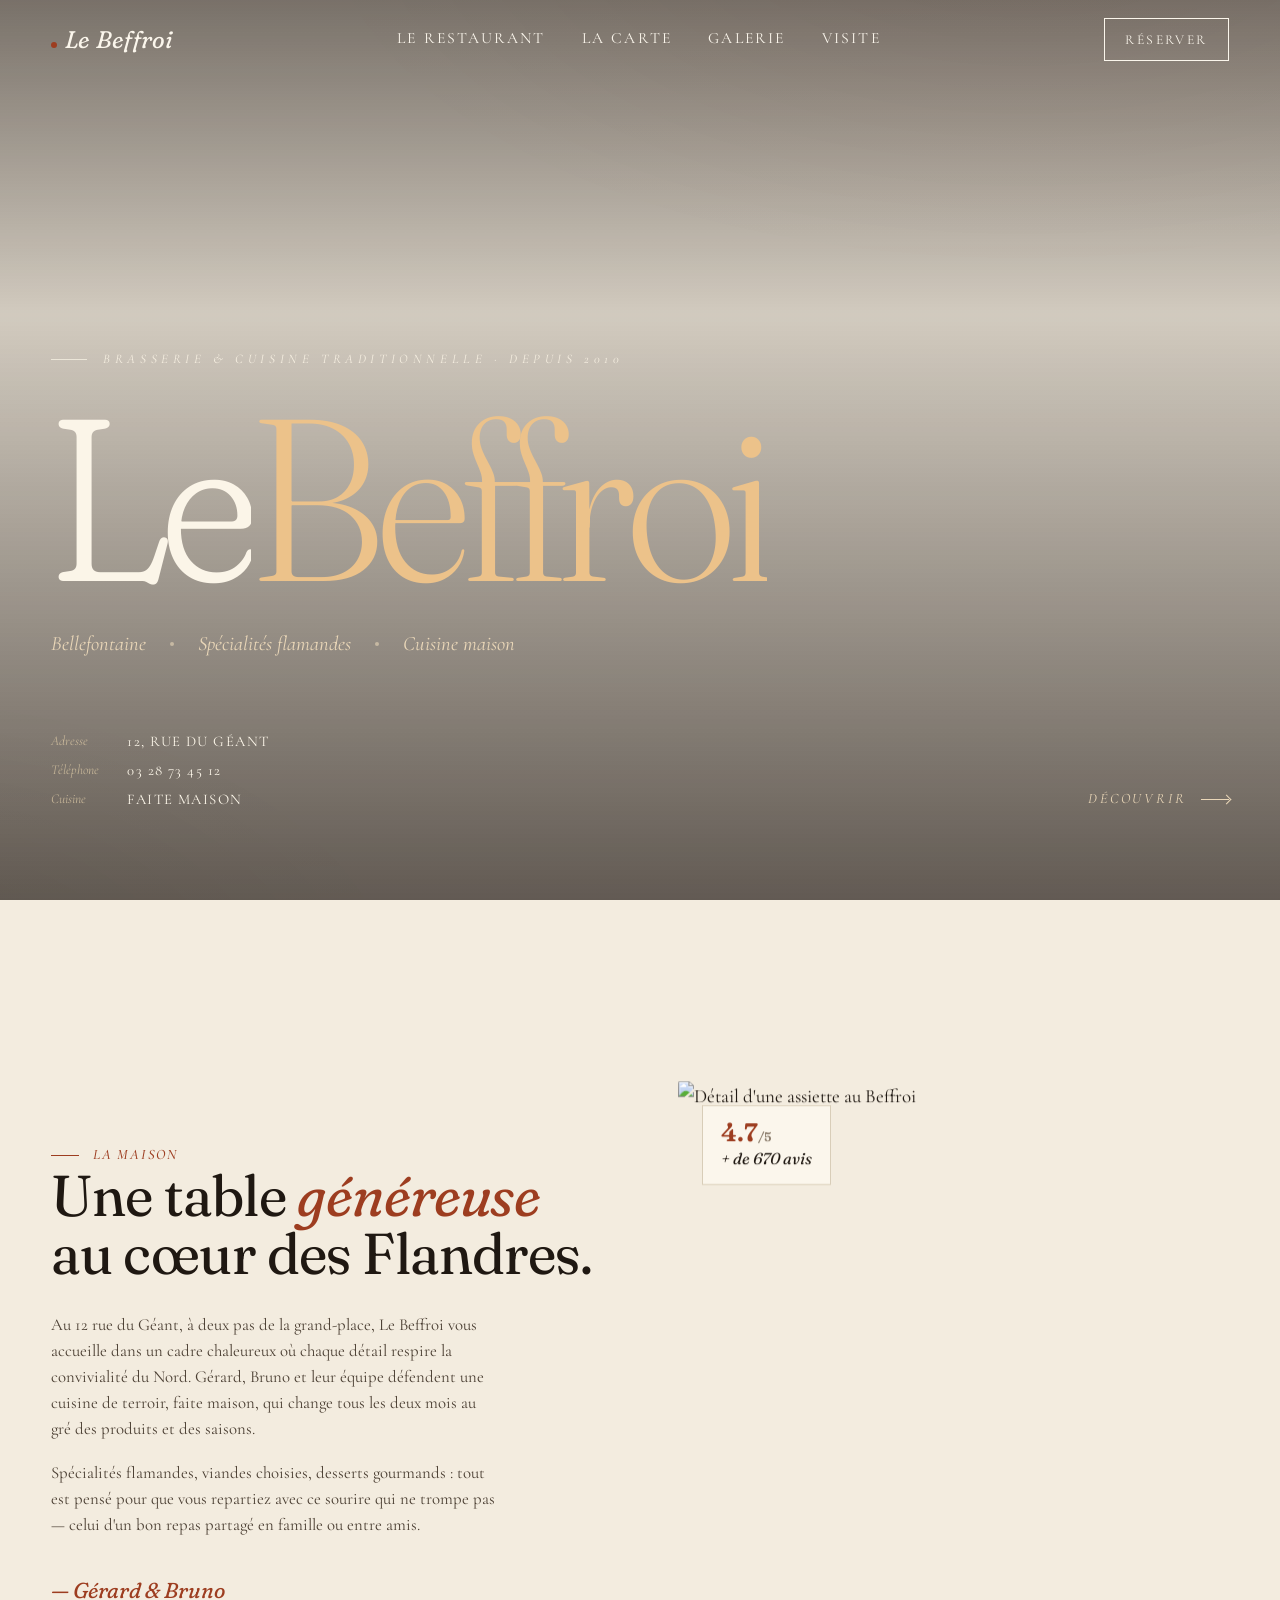
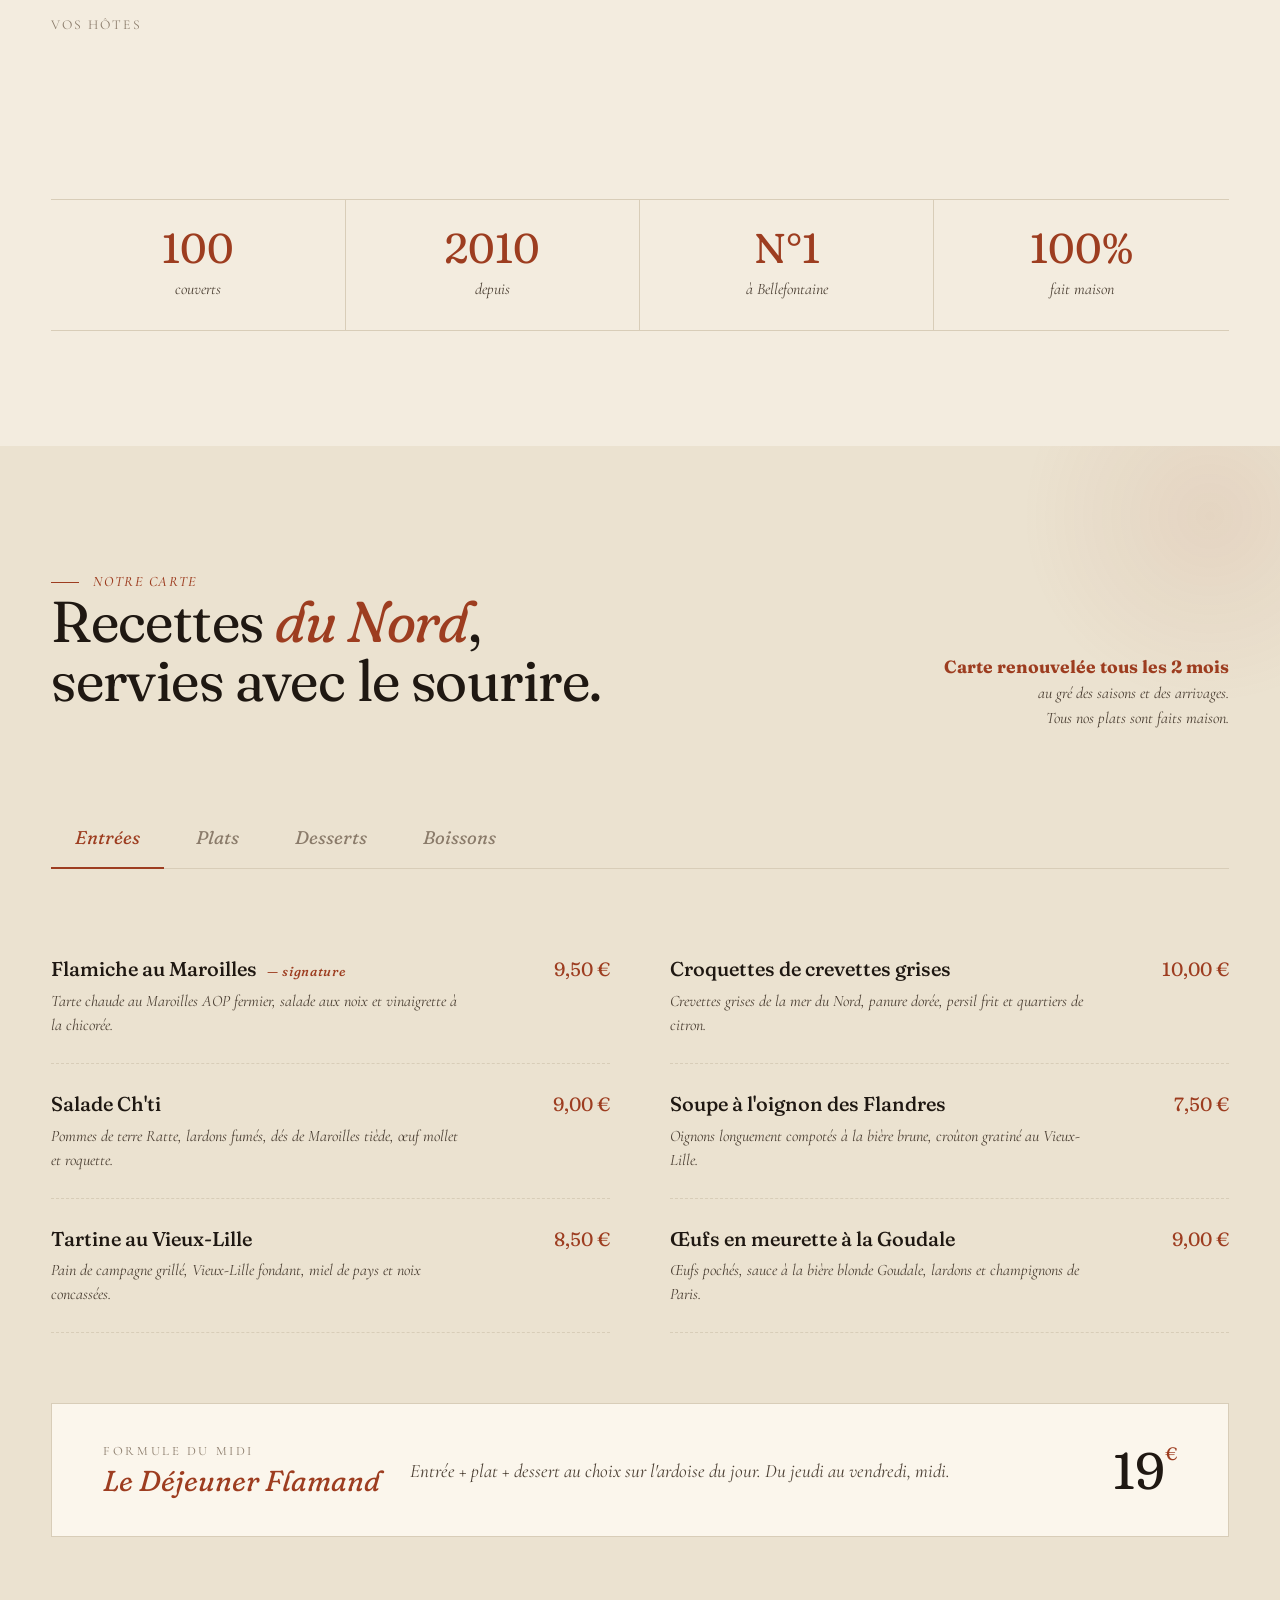
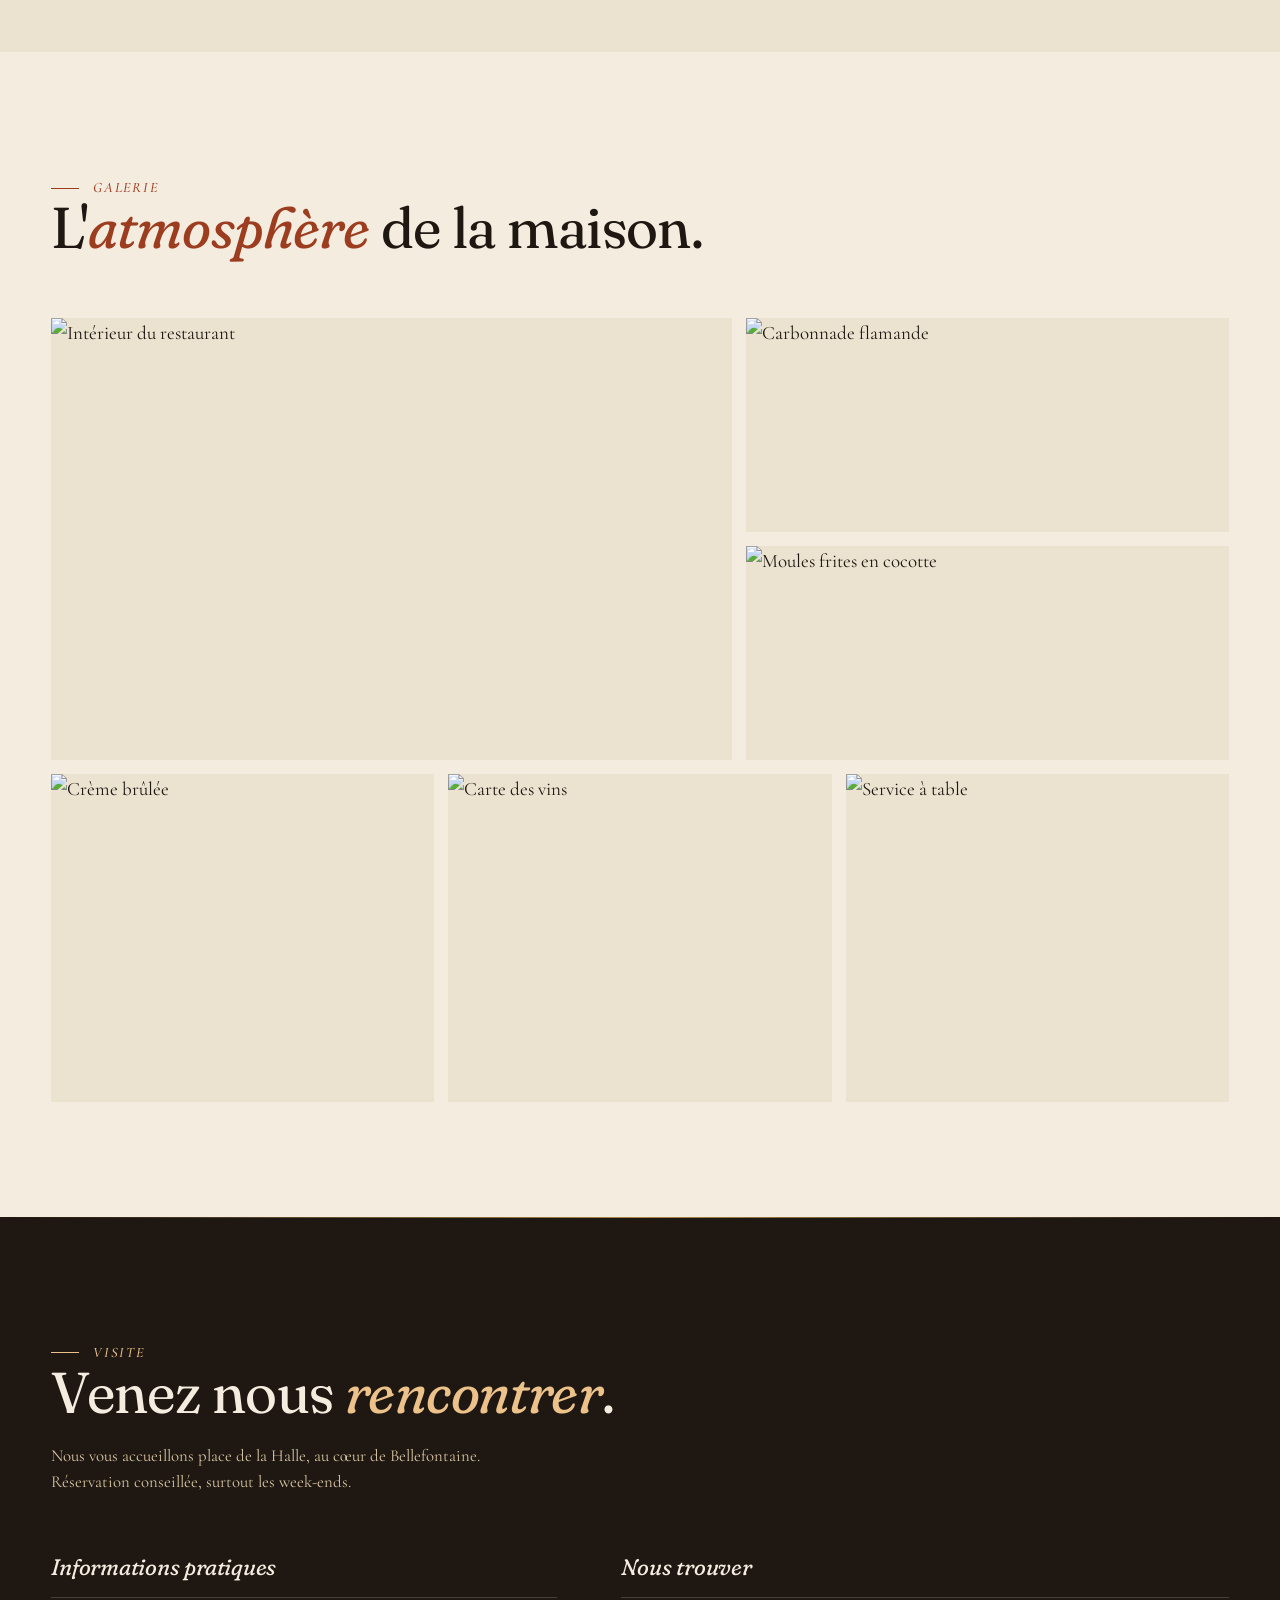
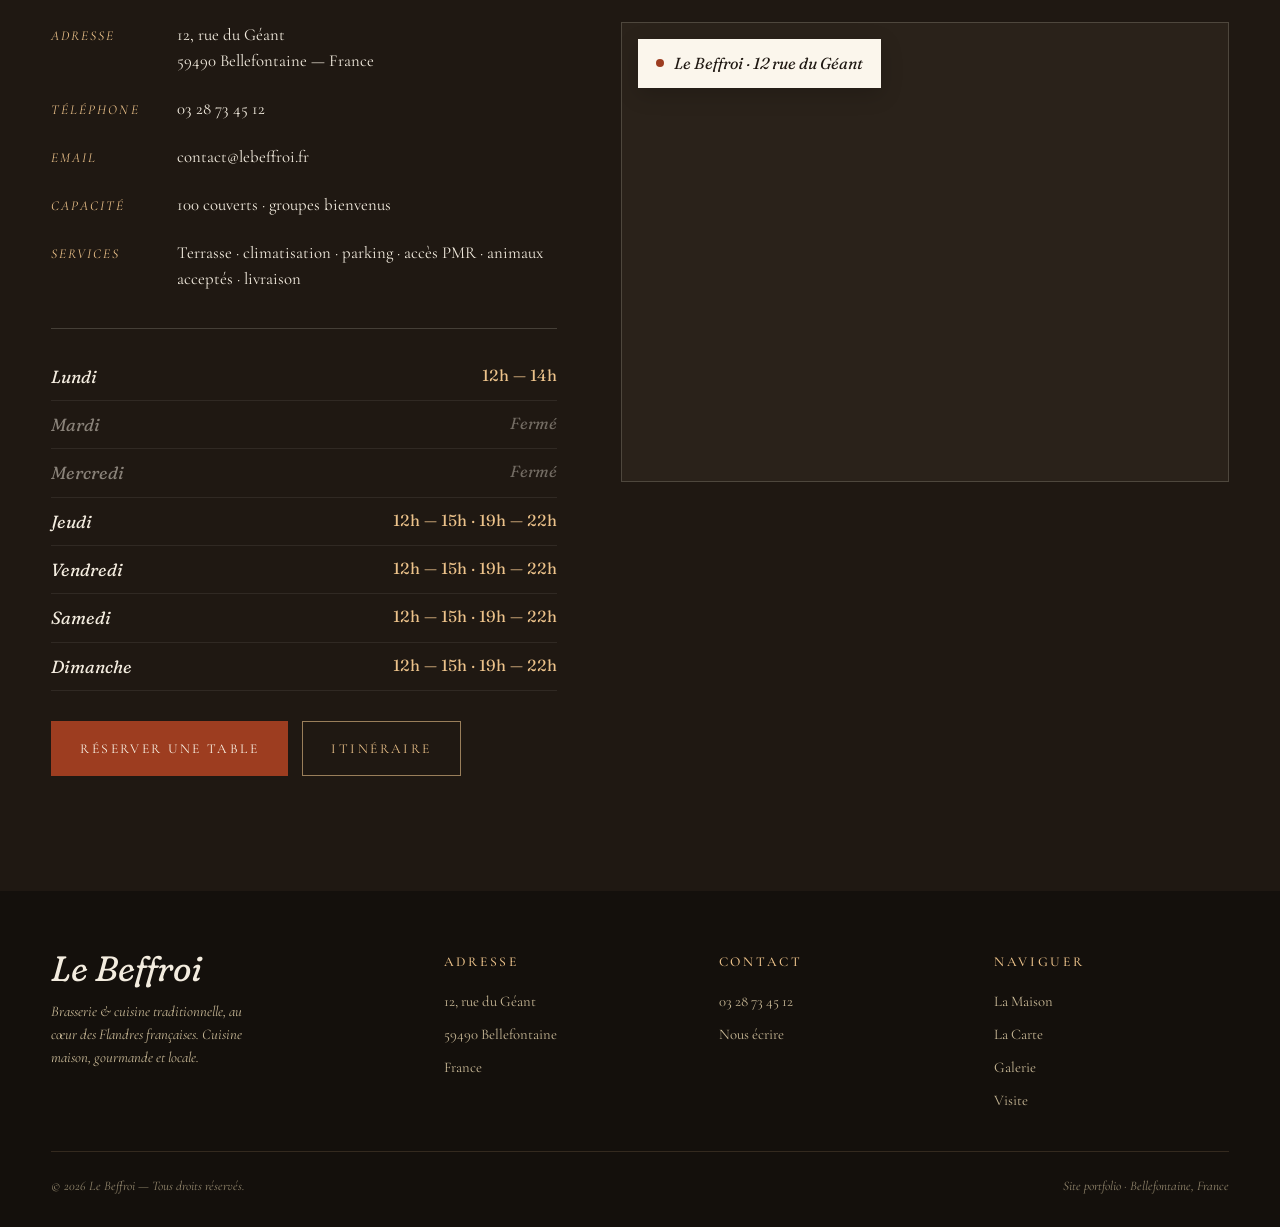
==== index.html @ d6b33f32 "premier commit" ====
<!DOCTYPE html>
<html lang="fr">
<head>
<meta charset="UTF-8" />
<meta name="viewport" content="width=device-width, initial-scale=1.0" />
<meta name="description" content="Le Beffroi — Brasserie & cuisine traditionnelle à Bellefontaine. Spécialités flamandes faites maison : flamiche au maroilles, carbonnade flamande, welsh, waterzooï." />
<title>Le Beffroi — Brasserie traditionnelle du Nord</title>

<link rel="preconnect" href="https://fonts.googleapis.com">
<link rel="preconnect" href="https://fonts.gstatic.com" crossorigin>
<link href="https://fonts.googleapis.com/css2?family=Fraunces:opsz,wght,SOFT@9..144,300..900,0..100&family=Cormorant+Garamond:ital,wght@0,300..700;1,300..700&display=swap" rel="stylesheet">

<link rel="stylesheet" href="styles.css">
</head>
<body>

<!-- ============ NAV ============ -->
<header class="nav" id="nav">
  <a href="#top" class="nav__brand"><span class="dot"></span>Le Beffroi</a>
  <nav class="nav__menu">
    <a href="#about">Le Restaurant</a>
    <a href="#menu">La Carte</a>
    <a href="#gallery">Galerie</a>
    <a href="#contact">Visite</a>
  </nav>
  <a href="tel:+33328734512" class="nav__cta">Réserver</a>
  <button class="nav__burger" aria-label="Menu" id="burger">
    <span></span><span></span>
  </button>
</header>

<!-- ============ HERO ============ -->
<section class="hero" id="top">
  <div class="hero__media">
    <img src="https://images.unsplash.com/photo-1517248135467-4c7edcad34c4?auto=format&fit=crop&w=2000&q=80" alt="Salle du restaurant Le Beffroi" />
  </div>
  <div class="wrap hero__inner">
    <span class="hero__eyebrow"><span class="line"></span>Brasserie & Cuisine traditionnelle · depuis 2010</span>
    <h1 class="hero__title">
      <span class="word"><span>Le </span></span><span class="word word--em"><span>Beffroi</span></span>
    </h1>
    <p class="hero__sub">
      <span>Bellefontaine</span><span class="pip"></span><span>Spécialités flamandes</span><span class="pip"></span><span>Cuisine maison</span>
    </p>
    <div class="hero__bottom">
      <dl class="hero__meta">
        <dt>Adresse</dt><dd>12, rue du Géant</dd>
        <dt>Téléphone</dt><dd>03 28 73 45 12</dd>
        <dt>Cuisine</dt><dd>Faite maison</dd>
      </dl>
      <a href="#about" class="hero__scroll">Découvrir <span class="arrow"></span></a>
    </div>
  </div>
</section>

<!-- ============ ABOUT ============ -->
<section class="about" id="about">
  <div class="wrap">
    <div class="about__grid">
      <div class="about__text reveal">
        <span class="eyebrow">La Maison</span>
        <h2 class="section-title">Une table <em>généreuse</em><br/>au cœur des Flandres.</h2>
        <p class="lead">
          Au 12 rue du Géant, à deux pas de la grand-place, Le Beffroi vous accueille
          dans un cadre chaleureux où chaque détail respire la convivialité du Nord.
          Gérard, Bruno et leur équipe défendent une cuisine de terroir, faite maison,
          qui change tous les deux mois au gré des produits et des saisons.
        </p>
        <p class="lead" style="margin-top:18px;">
          Spécialités flamandes, viandes choisies, desserts gourmands : tout est pensé pour
          que vous repartiez avec ce sourire qui ne trompe pas — celui d'un bon repas
          partagé en famille ou entre amis.
        </p>
        <p class="about__sig">— Gérard &amp; Bruno<small>Vos hôtes</small></p>
      </div>
      <div class="about__media reveal reveal-delay-1">
        <div class="about__badge"><strong>4.7<span style="font-size:.8rem; color:var(--ink-mute);">/5</span></strong>+ de 670 avis</div>
        <img src="https://images.unsplash.com/photo-1414235077428-338989a2e8c0?auto=format&fit=crop&w=1200&q=80" alt="Détail d'une assiette au Beffroi" />
      </div>
    </div>

    <ul class="about__features reveal">
      <li><span class="num">100</span><span class="label">couverts</span></li>
      <li><span class="num">2010</span><span class="label">depuis</span></li>
      <li><span class="num">N°1</span><span class="label">à Bellefontaine</span></li>
      <li><span class="num">100%</span><span class="label">fait maison</span></li>
    </ul>
  </div>
</section>

<!-- ============ MENU ============ -->
<section class="menu" id="menu">
  <div class="wrap">
    <div class="menu__head reveal">
      <div>
        <span class="eyebrow">Notre Carte</span>
        <h2 class="section-title">Recettes <em>du Nord</em>,<br/>servies avec le sourire.</h2>
      </div>
      <div class="price-note">
        <strong>Carte renouvelée tous les 2 mois</strong><br/>
        au gré des saisons et des arrivages.<br/>
        Tous nos plats sont faits maison.
      </div>
    </div>

    <div class="menu__tabs" role="tablist" id="menuTabs">
      <button class="menu__tab is-active" data-target="entrees" role="tab">Entrées</button>
      <button class="menu__tab" data-target="plats" role="tab">Plats</button>
      <button class="menu__tab" data-target="desserts" role="tab">Desserts</button>
      <button class="menu__tab" data-target="boissons" role="tab">Boissons</button>
    </div>

    <!-- Entrées -->
    <div class="menu__panel is-active" id="entrees">
      <ul class="menu__list">
        <li class="menu__item">
          <h4>Flamiche au Maroilles<span class="tag">— signature</span></h4>
          <span class="price">9,50 €</span>
          <p class="desc">Tarte chaude au Maroilles AOP fermier, salade aux noix et vinaigrette à la chicorée.</p>
        </li>
        <li class="menu__item">
          <h4>Croquettes de crevettes grises</h4>
          <span class="price">10,00 €</span>
          <p class="desc">Crevettes grises de la mer du Nord, panure dorée, persil frit et quartiers de citron.</p>
        </li>
        <li class="menu__item">
          <h4>Salade Ch'ti</h4>
          <span class="price">9,00 €</span>
          <p class="desc">Pommes de terre Ratte, lardons fumés, dés de Maroilles tiède, œuf mollet et roquette.</p>
        </li>
        <li class="menu__item">
          <h4>Soupe à l'oignon des Flandres</h4>
          <span class="price">7,50 €</span>
          <p class="desc">Oignons longuement compotés à la bière brune, croûton gratiné au Vieux-Lille.</p>
        </li>
        <li class="menu__item">
          <h4>Tartine au Vieux-Lille</h4>
          <span class="price">8,50 €</span>
          <p class="desc">Pain de campagne grillé, Vieux-Lille fondant, miel de pays et noix concassées.</p>
        </li>
        <li class="menu__item">
          <h4>Œufs en meurette à la Goudale</h4>
          <span class="price">9,00 €</span>
          <p class="desc">Œufs pochés, sauce à la bière blonde Goudale, lardons et champignons de Paris.</p>
        </li>
      </ul>
    </div>

    <!-- Plats -->
    <div class="menu__panel" id="plats">
      <ul class="menu__list">
        <li class="menu__item">
          <h4>Carbonnade Flamande<span class="tag">— signature</span></h4>
          <span class="price">17,50 €</span>
          <p class="desc">Bœuf mijoté 6 heures à la bière brune et au pain d'épices, frites maison et chicons braisés.</p>
        </li>
        <li class="menu__item">
          <h4>Welsh complet</h4>
          <span class="price">15,90 €</span>
          <p class="desc">Pain de campagne, jambon, sauce cheddar et bière, œuf miroir, frites maison.</p>
        </li>
        <li class="menu__item">
          <h4>Potjevleesch</h4>
          <span class="price">17,00 €</span>
          <p class="desc">Terrine traditionnelle de quatre viandes blanches en gelée, pommes de terre rissolées.</p>
        </li>
        <li class="menu__item">
          <h4>Waterzooï de poulet</h4>
          <span class="price">18,50 €</span>
          <p class="desc">Suprême de poulet fermier, bouillon crémé aux légumes d'hiver et herbes du jardin.</p>
        </li>
        <li class="menu__item">
          <h4>Aiguillettes de poulet au Maroilles</h4>
          <span class="price">17,50 €</span>
          <p class="desc">Aiguillettes poêlées, sauce onctueuse au Maroilles, tagliatelles fraîches.</p>
        </li>
        <li class="menu__item">
          <h4>Moules-frites « marinière »</h4>
          <span class="price">16,50 €</span>
          <p class="desc">Moules de bouchot, vin blanc, échalotes et persil — frites fraîches à volonté.</p>
        </li>
        <li class="menu__item">
          <h4>Souris d'agneau confite</h4>
          <span class="price">21,00 €</span>
          <p class="desc">Souris d'agneau confite 7h au thym, jus court et purée de pommes de terre à la truffe.</p>
        </li>
        <li class="menu__item">
          <h4>Tartiflette du Nord</h4>
          <span class="price">16,00 €</span>
          <p class="desc">Pommes de terre, lardons, oignons, gratinée au Maroilles AOP — salade d'accompagnement.</p>
        </li>
      </ul>
    </div>

    <!-- Desserts -->
    <div class="menu__panel" id="desserts">
      <ul class="menu__list">
        <li class="menu__item">
          <h4>Merveilleux du Nord<span class="tag">— maison</span></h4>
          <span class="price">7,50 €</span>
          <p class="desc">Meringue, crème fouettée à la chicorée, copeaux de chocolat noir.</p>
        </li>
        <li class="menu__item">
          <h4>Tarte au sucre à la vergeoise</h4>
          <span class="price">6,90 €</span>
          <p class="desc">Pâte briochée, vergeoise blonde caramélisée, beurre fermier — la tradition.</p>
        </li>
        <li class="menu__item">
          <h4>Crème brûlée à la chicorée</h4>
          <span class="price">7,00 €</span>
          <p class="desc">Crème onctueuse parfumée à la chicorée du Nord, croûte de cassonade dorée.</p>
        </li>
        <li class="menu__item">
          <h4>Gaufre liégeoise</h4>
          <span class="price">6,50 €</span>
          <p class="desc">Gaufre tiède au sucre perlé, glace vanille de Madagascar et chantilly maison.</p>
        </li>
        <li class="menu__item">
          <h4>Mousse au spéculoos</h4>
          <span class="price">6,90 €</span>
          <p class="desc">Mousse aérienne, brisures de spéculoos, coulis de caramel beurre salé.</p>
        </li>
        <li class="menu__item">
          <h4>Tarte au libouli</h4>
          <span class="price">7,00 €</span>
          <p class="desc">Pâte levée, crème pâtissière à la vanille, dorée au four — recette de grand-mère.</p>
        </li>
      </ul>
    </div>

    <!-- Boissons -->
    <div class="menu__panel" id="boissons">
      <ul class="menu__list">
        <li class="menu__item">
          <h4>Ch'ti Blonde · 33cl</h4><span class="price">4,50 €</span>
          <p class="desc">Bière de garde du Nord, douce et fruitée, brassée à Bénifontaine.</p>
        </li>
        <li class="menu__item">
          <h4>Goudale IPA · 33cl</h4><span class="price">5,00 €</span>
          <p class="desc">India Pale Ale aux notes d'agrumes, refermentée en bouteille.</p>
        </li>
        <li class="menu__item">
          <h4>Jenlain Ambrée · 33cl</h4><span class="price">4,80 €</span>
          <p class="desc">La célèbre bière de garde ambrée, ronde et caramélisée.</p>
        </li>
        <li class="menu__item">
          <h4>Genièvre de Houlle</h4><span class="price">6,50 €</span>
          <p class="desc">Eau-de-vie traditionnelle des Flandres distillée par Persyn.</p>
        </li>
        <li class="menu__item">
          <h4>Verre de vin (rouge / blanc)</h4><span class="price">à partir de 4,50 €</span>
          <p class="desc">Sélection de vignerons indépendants — demandez la carte des vins.</p>
        </li>
        <li class="menu__item">
          <h4>Café-chicorée</h4><span class="price">2,80 €</span>
          <p class="desc">Mélange traditionnel du Nord, à servir noir ou avec un nuage de lait.</p>
        </li>
      </ul>
    </div>

    <div class="menu__formula reveal">
      <div class="name"><small>Formule du midi</small>Le Déjeuner Flamand</div>
      <p class="desc">Entrée + plat + dessert au choix sur l'ardoise du jour. Du jeudi au vendredi, midi.</p>
      <div class="price-tag">19<sup>€</sup></div>
    </div>
  </div>
</section>

<!-- ============ GALLERY ============ -->
<section class="gallery" id="gallery">
  <div class="wrap">
    <div class="reveal">
      <span class="eyebrow">Galerie</span>
      <h2 class="section-title">L'<em>atmosphère</em> de la maison.</h2>
    </div>

    <div class="gallery__grid">
      <figure class="gallery__item gallery__item--a reveal">
        <img src="https://images.unsplash.com/photo-1592861956120-e524fc739696?auto=format&fit=crop&w=1400&q=80" alt="Intérieur du restaurant" />
        <figcaption class="cap">La salle, intime et chaleureuse</figcaption>
      </figure>
      <figure class="gallery__item gallery__item--b reveal reveal-delay-1">
        <img src="https://images.unsplash.com/photo-1548869206-93b036288d7e?auto=format&fit=crop&w=900&q=80" alt="Carbonnade flamande" />
        <figcaption class="cap">Carbonnade flamande</figcaption>
      </figure>
      <figure class="gallery__item gallery__item--c reveal reveal-delay-2">
        <img src="https://images.unsplash.com/photo-1715249792920-bfe1a3b9d79e?auto=format&fit=crop&w=900&q=80" alt="Moules frites en cocotte" />
        <figcaption class="cap">Moules-frites marinière</figcaption>
      </figure>
      <figure class="gallery__item gallery__item--d reveal">
        <img src="https://images.pexels.com/photos/5677282/pexels-photo-5677282.jpeg?auto=compress&cs=tinysrgb&w=900" alt="Crème brûlée" />
        <figcaption class="cap">Crème brûlée à la chicorée</figcaption>
      </figure>
      <figure class="gallery__item gallery__item--e reveal reveal-delay-1">
        <img src="https://images.unsplash.com/photo-1510812431401-41d2bd2722f3?auto=format&fit=crop&w=900&q=80" alt="Carte des vins" />
        <figcaption class="cap">Cave & bières du Nord</figcaption>
      </figure>
      <figure class="gallery__item gallery__item--f reveal reveal-delay-2">
        <img src="https://images.unsplash.com/photo-1414235077428-338989a2e8c0?auto=format&fit=crop&w=900&q=80" alt="Service à table" />
        <figcaption class="cap">L'art de recevoir</figcaption>
      </figure>
    </div>
  </div>
</section>

<!-- ============ CONTACT / MAP ============ -->
<section class="contact" id="contact">
  <div class="wrap">
    <div class="reveal">
      <span class="eyebrow">Visite</span>
      <h2 class="section-title">Venez nous <em>rencontrer</em>.</h2>
      <p class="lead" style="color:#d7c5a3; max-width:60ch;">
        Nous vous accueillons place de la Halle, au cœur de Bellefontaine.
        Réservation conseillée, surtout les week-ends.
      </p>
    </div>

    <div class="contact__grid">
      <div class="contact__col reveal">
        <h3>Informations pratiques</h3>
        <div class="contact__info">
          <dl>
            <div class="row"><dt>Adresse</dt><dd>12, rue du Géant<br/>59490 Bellefontaine — France</dd></div>
            <div class="row"><dt>Téléphone</dt><dd><a href="tel:+33328734512">03 28 73 45 12</a></dd></div>
            <div class="row"><dt>Email</dt><dd><a href="mailto:contact@lebeffroi.fr">contact@lebeffroi.fr</a></dd></div>
            <div class="row"><dt>Capacité</dt><dd>100 couverts · groupes bienvenus</dd></div>
            <div class="row"><dt>Services</dt><dd>Terrasse · climatisation · parking · accès PMR · animaux acceptés · livraison</dd></div>
          </dl>
        </div>

        <ul class="hours">
          <li><span class="day">Lundi</span><span class="time">12h — 14h</span></li>
          <li class="closed"><span class="day">Mardi</span><span class="time">Fermé</span></li>
          <li class="closed"><span class="day">Mercredi</span><span class="time">Fermé</span></li>
          <li><span class="day">Jeudi</span><span class="time">12h — 15h · 19h — 22h</span></li>
          <li><span class="day">Vendredi</span><span class="time">12h — 15h · 19h — 22h</span></li>
          <li><span class="day">Samedi</span><span class="time">12h — 15h · 19h — 22h</span></li>
          <li><span class="day">Dimanche</span><span class="time">12h — 15h · 19h — 22h</span></li>
        </ul>

        <div class="contact__cta">
          <a href="tel:+33328734512" class="btn btn--primary">Réserver une table</a>
          <a href="https://maps.google.com/?q=12+Rue+du+Géant,+59490+Bellefontaine" target="_blank" rel="noopener" class="btn btn--ghost">Itinéraire</a>
        </div>
      </div>

      <div class="contact__col reveal reveal-delay-1">
        <h3>Nous trouver</h3>
        <div class="map">
          <div class="map__pin"><span class="dot"></span> Le Beffroi · 12 rue du Géant</div>
          <iframe
            src="https://www.google.com/maps?q=12+Rue+du+Géant,+59490+Bellefontaine,+France&z=14&output=embed"
            loading="lazy"
            referrerpolicy="no-referrer-when-downgrade"
            title="Plan d'accès au Beffroi, Bellefontaine"
            allowfullscreen></iframe>
        </div>
      </div>
    </div>
  </div>
</section>

<!-- ============ FOOTER ============ -->
<footer class="foot">
  <div class="wrap">
    <div class="foot__grid">
      <div>
        <div class="foot__brand">Le Beffroi</div>
        <p class="foot__tag">Brasserie & cuisine traditionnelle, au cœur des Flandres françaises. Cuisine maison, gourmande et locale.</p>
      </div>
      <div>
        <h5>Adresse</h5>
        <ul>
          <li>12, rue du Géant</li>
          <li>59490 Bellefontaine</li>
          <li>France</li>
        </ul>
      </div>
      <div>
        <h5>Contact</h5>
        <ul>
          <li><a href="tel:+33328734512">03 28 73 45 12</a></li>
          <li><a href="mailto:contact@lebeffroi.fr">Nous écrire</a></li>
        </ul>
      </div>
      <div>
        <h5>Naviguer</h5>
        <ul>
          <li><a href="#about">La Maison</a></li>
          <li><a href="#menu">La Carte</a></li>
          <li><a href="#gallery">Galerie</a></li>
          <li><a href="#contact">Visite</a></li>
        </ul>
      </div>
    </div>
    <div class="foot__bottom">
      <span>© 2026 Le Beffroi — Tous droits réservés.</span>
      <span>Site portfolio · Bellefontaine, France</span>
    </div>
  </div>
</footer>

<!-- ============ LIGHTBOX ============ -->
<div class="lightbox" id="lightbox" aria-hidden="true" role="dialog" aria-label="Galerie en grand">
  <button class="lightbox__close" id="lbClose" aria-label="Fermer">
    <span></span><span></span>
  </button>
  <button class="lightbox__nav lightbox__nav--prev" id="lbPrev" aria-label="Image précédente">
    <span></span>
  </button>
  <button class="lightbox__nav lightbox__nav--next" id="lbNext" aria-label="Image suivante">
    <span></span>
  </button>
  <figure class="lightbox__stage">
    <img class="lightbox__img" id="lbImg" alt="" />
    <figcaption class="lightbox__cap" id="lbCap"></figcaption>
    <span class="lightbox__counter" id="lbCount"></span>
  </figure>
</div>

<script src="script.js"></script>
</body>
</html>
---- styles.css ----
/* ============================================================
   LE BEFFROI — Brasserie traditionnelle, Bellefontaine
   Stylesheet
   ------------------------------------------------------------
   Sections :
     1. Reset & base
     2. Tokens (couleurs, fontes, espacements)
     3. Typographie globale
     4. Layout
     5. Navigation
     6. Hero
     7. About / La Maison
     8. Menu / La Carte
     9. Galerie
    10. Contact / Map / Horaires
    11. Footer
    12. Animations utilitaires (reveal)
    13. Responsive
    14. Tactile + reduced motion
   ============================================================ */

/* ---------- 1. Reset ---------- */
*, *::before, *::after { box-sizing: border-box; }
* { margin: 0; padding: 0; }
html { scroll-behavior: smooth; -webkit-font-smoothing: antialiased; -moz-osx-font-smoothing: grayscale; }
img { display: block; max-width: 100%; height: auto; }
a { color: inherit; text-decoration: none; }
button { font: inherit; background: none; border: 0; cursor: pointer; color: inherit; }

/* ---------- 2. Tokens ---------- */
:root {
  --bg: #f3ecdf;
  --bg-soft: #fbf6ec;
  --bg-deep: #ebe2d0;
  --ink: #1f1812;
  --ink-soft: #4b3f33;
  --ink-mute: #8a7b6a;
  --line: #d8cdb8;
  --line-soft: #e6dcc6;
  --accent: #9d3d20;
  --accent-deep: #7a2e18;
  --gold: #a8884a;
  --olive: #5b5a2a;

  --display: "Fraunces", ui-serif, Georgia, serif;
  --serif: "Cormorant Garamond", ui-serif, Georgia, serif;

  --max: 1280px;
  --gutter: clamp(20px, 4vw, 56px);
  --ease: cubic-bezier(.2,.7,.2,1);
}

html, body { background: var(--bg); color: var(--ink); }
body {
  font-family: var(--serif);
  font-weight: 400;
  font-size: clamp(16px, 1.05vw + 12px, 19px);
  line-height: 1.55;
  overflow-x: hidden;
}
body::before {
  content: "";
  position: fixed; inset: 0;
  pointer-events: none;
  z-index: 1;
  background:
    radial-gradient(1200px 600px at 80% -10%, rgba(157,61,32,.06), transparent 60%),
    radial-gradient(900px 500px at -10% 110%, rgba(91,90,42,.05), transparent 60%);
  mix-blend-mode: multiply;
}

/* ---------- 3. Typographie ---------- */
.eyebrow {
  font-family: var(--serif);
  font-style: italic;
  font-weight: 500;
  font-size: .9rem;
  letter-spacing: .12em;
  text-transform: uppercase;
  color: var(--accent);
  display: inline-flex;
  align-items: center;
  gap: 14px;
}
.eyebrow::before {
  content: "";
  width: 28px; height: 1px;
  background: var(--accent);
  display: inline-block;
}
h1, h2, h3 {
  font-family: var(--display);
  font-weight: 400;
  font-variation-settings: "SOFT" 30;
  letter-spacing: -0.01em;
  color: var(--ink);
}
h2.section-title {
  font-size: clamp(2.4rem, 4.5vw, 4.2rem);
  line-height: 1.02;
  margin-bottom: .35em;
}
h2.section-title em {
  font-style: italic;
  color: var(--accent);
  font-variation-settings: "SOFT" 80;
}
h3 { font-size: clamp(1.4rem, 2vw, 1.8rem); line-height: 1.15; }
p.lead {
  font-size: clamp(1.05rem, 1.3vw, 1.25rem);
  color: var(--ink-soft);
  max-width: 56ch;
}

/* ---------- 4. Layout ---------- */
.wrap { max-width: var(--max); margin-inline: auto; padding-inline: var(--gutter); position: relative; z-index: 2; }
section { padding-block: clamp(80px, 9vw, 140px); position: relative; z-index: 2; }
.divider { height: 1px; background: var(--line); width: 100%; }

/* ---------- 5. Nav ---------- */
.nav {
  position: fixed; top: 0; left: 0; right: 0;
  z-index: 50;
  padding: 18px var(--gutter);
  display: flex; align-items: center; justify-content: space-between;
  transition: background .4s var(--ease), backdrop-filter .4s var(--ease), padding .4s var(--ease), border-color .4s var(--ease);
  border-bottom: 1px solid transparent;
  color: #fbf6ec;
}
.nav.is-scrolled {
  background: rgba(243, 236, 223, 0.92);
  backdrop-filter: saturate(140%) blur(10px);
  -webkit-backdrop-filter: saturate(140%) blur(10px);
  border-bottom-color: var(--line);
  color: var(--ink);
  padding-block: 14px;
}
.nav__brand {
  font-family: var(--display);
  font-style: italic;
  font-size: 1.5rem;
  font-variation-settings: "SOFT" 80;
  letter-spacing: .01em;
  display: flex; align-items: baseline; gap: 8px;
}
.nav__brand .dot {
  width: 6px; height: 6px; border-radius: 50%;
  background: var(--accent);
  display: inline-block;
}
.nav__menu {
  display: flex; gap: 36px;
  font-family: var(--serif);
  font-size: .98rem;
  letter-spacing: .14em;
  text-transform: uppercase;
}
.nav__menu a {
  position: relative;
  padding: 6px 0;
  transition: color .3s var(--ease);
}
.nav__menu a::after {
  content: ""; position: absolute; left: 0; right: 0; bottom: 0;
  height: 1px; background: currentColor;
  transform: scaleX(0); transform-origin: left;
  transition: transform .35s var(--ease);
}
.nav__menu a:hover::after { transform: scaleX(1); }
.nav__cta {
  border: 1px solid currentColor;
  padding: 10px 20px;
  font-size: .85rem;
  letter-spacing: .18em;
  text-transform: uppercase;
  transition: background .3s var(--ease), color .3s var(--ease), border-color .3s var(--ease);
}
.nav__cta:hover { background: var(--accent); border-color: var(--accent); color: #fbf6ec; }
.nav__burger {
  display: none;
  width: 32px; height: 32px;
  position: relative;
}
.nav__burger span {
  position: absolute; left: 4px; right: 4px; height: 1.5px;
  background: currentColor;
  transition: transform .35s var(--ease), top .35s var(--ease), opacity .25s var(--ease);
}
.nav__burger span:nth-child(1) { top: 11px; }
.nav__burger span:nth-child(2) { top: 20px; }
.nav.is-open .nav__burger span:nth-child(1) { top: 16px; transform: rotate(45deg); }
.nav.is-open .nav__burger span:nth-child(2) { top: 16px; transform: rotate(-45deg); }

/* ---------- 6. Hero ---------- */
.hero {
  position: relative;
  min-height: 100vh;
  min-height: 100svh;
  width: 100%;
  display: grid;
  align-items: end;
  overflow: hidden;
  isolation: isolate;
  padding-bottom: clamp(40px, 7vw, 90px);
  padding-top: 120px;
}
.hero__media {
  position: absolute;
  inset: -25% 0;
  z-index: -2;
  will-change: transform;
}
.hero__media img {
  width: 100%; height: 100%;
  object-fit: cover;
  filter: saturate(1.05) contrast(1.02);
  animation: heroZoom 22s ease-in-out infinite alternate;
}
@keyframes heroZoom {
  from { transform: scale(1.04); }
  to   { transform: scale(1.12); }
}
.hero::before {
  content: ""; position: absolute; inset: 0; z-index: -1;
  background: linear-gradient(180deg, rgba(20,12,8,.55) 0%, rgba(20,12,8,.15) 35%, rgba(20,12,8,.65) 100%);
}
.hero__inner { width: 100%; color: #f6efe1; }
.hero__eyebrow {
  font-family: var(--serif);
  font-style: italic;
  letter-spacing: .35em;
  text-transform: uppercase;
  font-size: .82rem;
  margin-bottom: 28px;
  opacity: 0;
  animation: fadeUp .9s var(--ease) .25s forwards;
  display: inline-flex; align-items: center; gap: 16px;
}
.hero__eyebrow .line { width: 36px; height: 1px; background: currentColor; display: inline-block; opacity: .8; }
.hero__title {
  font-family: var(--display);
  font-weight: 300;
  font-variation-settings: "SOFT" 100;
  font-size: clamp(5rem, 18vw, 16rem);
  line-height: .88;
  letter-spacing: -0.035em;
  color: #fbf5e8;
  text-wrap: balance;
}
.hero__title .word { display: inline-block; overflow: hidden; vertical-align: top; }
.hero__title .word > span {
  display: inline-block;
  transform: translateY(110%);
  animation: heroReveal 1.1s var(--ease) forwards;
}
.hero__title .word--em > span {
  color: #ecc28a;
  font-variation-settings: "SOFT" 30;
  animation-delay: .15s;
}
@keyframes heroReveal { to { transform: translateY(0); } }
.hero__sub {
  margin-top: 28px;
  display: flex; align-items: center; gap: 24px;
  flex-wrap: wrap;
  font-style: italic;
  font-size: clamp(1.05rem, 1.6vw, 1.4rem);
  color: #ead7b8;
  opacity: 0;
  animation: fadeUp .9s var(--ease) .9s forwards;
}
.hero__sub .pip { width: 4px; height: 4px; border-radius: 50%; background: currentColor; opacity: .6; }
.hero__bottom {
  margin-top: clamp(40px, 6vw, 70px);
  display: flex; justify-content: space-between; align-items: flex-end;
  gap: 30px; flex-wrap: wrap;
  opacity: 0;
  animation: fadeUp .9s var(--ease) 1.1s forwards;
}
.hero__meta {
  display: grid; grid-template-columns: auto auto; gap: 6px 28px;
  font-size: .92rem;
  letter-spacing: .1em;
  text-transform: uppercase;
  color: #d7c5a3;
}
.hero__meta dt { font-style: italic; opacity: .8; text-transform: none; letter-spacing: 0; font-size: .85rem; }
.hero__meta dd { color: #fbf5e8; }
.hero__scroll {
  font-family: var(--serif);
  font-style: italic;
  font-size: .9rem;
  letter-spacing: .2em;
  text-transform: uppercase;
  display: inline-flex; align-items: center; gap: 14px;
  color: #ead7b8;
}
.hero__scroll .arrow {
  width: 28px; height: 1px; background: currentColor; position: relative;
  animation: arrowSlide 2.4s ease-in-out infinite;
}
.hero__scroll .arrow::after {
  content: ""; position: absolute; right: -1px; top: -3px;
  width: 7px; height: 7px;
  border-right: 1px solid currentColor;
  border-bottom: 1px solid currentColor;
  transform: rotate(-45deg);
}
@keyframes arrowSlide {
  0%, 100% { opacity: .6; transform: translateX(0); }
  50% { opacity: 1; transform: translateX(6px); }
}
@keyframes fadeUp {
  from { opacity: 0; transform: translateY(20px); }
  to   { opacity: 1; transform: translateY(0); }
}

/* ---------- 7. About ---------- */
.about { padding-top: clamp(100px, 11vw, 160px); }
.about__grid {
  display: grid;
  grid-template-columns: 1fr 1fr;
  gap: clamp(40px, 6vw, 90px);
  align-items: center;
}
.about__text .lead { margin-top: 28px; }
.about__sig {
  margin-top: 36px;
  font-family: var(--display);
  font-style: italic;
  font-size: 1.35rem;
  color: var(--accent);
  font-variation-settings: "SOFT" 100;
}
.about__sig small {
  display: block;
  font-family: var(--serif);
  font-style: normal;
  font-size: .85rem;
  color: var(--ink-mute);
  letter-spacing: .15em;
  text-transform: uppercase;
  margin-top: 6px;
}
.about__media {
  position: relative;
  aspect-ratio: 4/5;
  border-radius: 2px;
  overflow: hidden;
  will-change: transform;
}
.about__media img { width: 100%; height: 100%; object-fit: cover; transition: transform 1.2s var(--ease); }
.about__media:hover img { transform: scale(1.04); }
.about__badge {
  position: absolute; top: 24px; left: 24px;
  background: var(--bg-soft);
  padding: 14px 18px;
  border: 1px solid var(--line);
  font-family: var(--display);
  font-style: italic;
  font-size: 1rem;
  color: var(--ink);
}
.about__badge strong {
  display: block;
  font-weight: 600;
  font-variation-settings: "SOFT" 80;
  font-size: 1.6rem;
  color: var(--accent);
  font-style: normal;
  line-height: 1;
}
.about__features {
  margin-top: 70px;
  display: grid;
  grid-template-columns: repeat(4, 1fr);
  gap: 0;
  border-top: 1px solid var(--line);
  border-bottom: 1px solid var(--line);
}
.about__features li {
  list-style: none;
  padding: 28px 24px;
  text-align: center;
  border-right: 1px solid var(--line);
  display: flex; flex-direction: column; gap: 8px;
}
.about__features li:last-child { border-right: 0; }
.about__features .num {
  font-family: var(--display);
  font-size: 2.6rem;
  color: var(--accent);
  font-variation-settings: "SOFT" 80;
  line-height: 1;
}
.about__features .label { font-style: italic; color: var(--ink-soft); font-size: 1rem; }

/* ---------- 8. Menu ---------- */
.menu { background: var(--bg-deep); position: relative; overflow: hidden; --blob-y: 0px; }
.menu::before {
  content: "";
  position: absolute;
  top: -120px; right: -120px;
  width: 380px; height: 380px;
  border-radius: 50%;
  background: radial-gradient(circle, rgba(157,61,32,.08), transparent 70%);
  pointer-events: none;
  transform: translate3d(0, var(--blob-y), 0);
  will-change: transform;
}
.menu__head {
  display: flex; justify-content: space-between; align-items: flex-end;
  gap: 30px; flex-wrap: wrap;
  margin-bottom: clamp(50px, 6vw, 80px);
}
.menu__head .price-note {
  font-style: italic;
  color: var(--ink-soft);
  font-size: 1rem;
  text-align: right;
  max-width: 320px;
}
.menu__head .price-note strong {
  color: var(--accent);
  font-style: normal;
  font-family: var(--display);
  font-size: 1.1rem;
}
.menu__tabs {
  display: flex;
  gap: 8px;
  flex-wrap: wrap;
  margin-bottom: 60px;
  border-bottom: 1px solid var(--line);
}
.menu__tab {
  padding: 16px 24px;
  font-family: var(--display);
  font-style: italic;
  font-size: 1.15rem;
  color: var(--ink-mute);
  position: relative;
  transition: color .3s var(--ease);
  font-variation-settings: "SOFT" 80;
}
.menu__tab::after {
  content: ""; position: absolute; left: 0; right: 0; bottom: -1px; height: 2px;
  background: var(--accent);
  transform: scaleX(0); transform-origin: left;
  transition: transform .35s var(--ease);
}
.menu__tab:hover { color: var(--ink); }
.menu__tab.is-active { color: var(--accent); }
.menu__tab.is-active::after { transform: scaleX(1); }
.menu__panel { display: none; animation: panelIn .5s var(--ease); }
.menu__panel.is-active { display: block; }
@keyframes panelIn {
  from { opacity: 0; transform: translateY(8px); }
  to { opacity: 1; transform: translateY(0); }
}
.menu__list {
  display: grid;
  grid-template-columns: 1fr 1fr;
  gap: 0 60px;
}
.menu__item {
  list-style: none;
  padding: 26px 0;
  border-bottom: 1px dashed var(--line);
  display: grid;
  grid-template-columns: 1fr auto;
  align-items: baseline;
  gap: 4px 18px;
  transition: padding-left .35s var(--ease);
}
.menu__item:hover { padding-left: 14px; }
.menu__item h4 {
  font-family: var(--display);
  font-size: 1.25rem;
  font-weight: 500;
  color: var(--ink);
  line-height: 1.2;
  font-variation-settings: "SOFT" 50;
}
.menu__item .tag {
  font-style: italic;
  color: var(--accent);
  font-size: .82rem;
  margin-left: 10px;
  letter-spacing: .05em;
}
.menu__item .price {
  font-family: var(--display);
  font-size: 1.2rem;
  color: var(--accent);
  font-variation-settings: "SOFT" 80;
  white-space: nowrap;
}
.menu__item .desc {
  grid-column: 1 / -1;
  font-style: italic;
  color: var(--ink-soft);
  font-size: 1rem;
  line-height: 1.5;
  max-width: 60ch;
}
.menu__formula {
  margin-top: 70px;
  padding: 40px clamp(28px, 4vw, 56px);
  background: var(--bg-soft);
  border: 1px solid var(--line);
  display: grid;
  grid-template-columns: auto 1fr auto;
  gap: 30px;
  align-items: center;
}
.menu__formula .name {
  font-family: var(--display);
  font-style: italic;
  font-size: 1.8rem;
  color: var(--accent);
  font-variation-settings: "SOFT" 100;
  line-height: 1.1;
}
.menu__formula .name small {
  display: block;
  font-style: normal;
  font-family: var(--serif);
  font-size: .8rem;
  color: var(--ink-mute);
  letter-spacing: .2em;
  text-transform: uppercase;
  margin-bottom: 6px;
}
.menu__formula .desc { font-style: italic; color: var(--ink-soft); }
.menu__formula .price-tag {
  font-family: var(--display);
  font-size: 3.2rem;
  color: var(--ink);
  line-height: 1;
  font-variation-settings: "SOFT" 80;
}
.menu__formula .price-tag sup { font-size: .35em; vertical-align: top; color: var(--accent); }

/* ---------- 9. Galerie ---------- */
.gallery__grid {
  display: grid;
  grid-template-columns: repeat(12, 1fr);
  grid-auto-rows: 100px;
  gap: 14px;
  margin-top: 60px;
}
.gallery__item {
  overflow: hidden;
  position: relative;
  background: var(--bg-deep);
  cursor: zoom-in;
}
.gallery__item img {
  width: 100%; height: 100%;
  object-fit: cover;
  transition: transform 1.2s var(--ease);
}
.gallery__item:hover img { transform: scale(1.06); }
.gallery__item::after {
  content: ""; position: absolute; inset: 0;
  background: linear-gradient(180deg, transparent 60%, rgba(20,12,8,.45));
  opacity: 0; transition: opacity .35s var(--ease);
}
.gallery__item:hover::after { opacity: 1; }
.gallery__item .cap {
  position: absolute; left: 18px; bottom: 14px; right: 18px; z-index: 2;
  color: #fbf5e8;
  font-family: var(--display);
  font-style: italic;
  font-size: 1rem;
  opacity: 0; transform: translateY(8px);
  transition: opacity .35s var(--ease), transform .35s var(--ease);
}
.gallery__item:hover .cap { opacity: 1; transform: translateY(0); }
.gallery__item--a { grid-column: span 7; grid-row: span 4; }
.gallery__item--b { grid-column: span 5; grid-row: span 2; }
.gallery__item--c { grid-column: span 5; grid-row: span 2; }
.gallery__item--d { grid-column: span 4; grid-row: span 3; }
.gallery__item--e { grid-column: span 4; grid-row: span 3; }
.gallery__item--f { grid-column: span 4; grid-row: span 3; }

/* ---------- 10. Contact / Map ---------- */
.contact { background: var(--ink); color: #f3ecdf; position: relative; overflow: hidden; }
.contact::before {
  content: ""; position: absolute; top: 0; left: 0; right: 0; height: 1px;
  background: linear-gradient(90deg, transparent, var(--gold), transparent);
}
.contact h2.section-title { color: #f3ecdf; }
.contact h2.section-title em { color: #ecc28a; }
.contact .eyebrow { color: #ecc28a; }
.contact .eyebrow::before { background: #ecc28a; }
.contact__grid {
  display: grid;
  grid-template-columns: 1fr 1.2fr;
  gap: clamp(30px, 5vw, 70px);
  margin-top: 60px;
}
.contact__col h3 {
  color: #f3ecdf;
  font-family: var(--display);
  font-style: italic;
  font-size: 1.4rem;
  font-variation-settings: "SOFT" 100;
  margin-bottom: 24px;
  padding-bottom: 16px;
  border-bottom: 1px solid rgba(243,236,223,.18);
}
.contact__info dl { display: grid; grid-template-columns: 1fr; gap: 22px; }
.contact__info .row {
  display: grid; grid-template-columns: 110px 1fr; gap: 16px; align-items: baseline;
}
.contact__info dt {
  font-family: var(--serif);
  font-style: italic;
  font-size: .85rem;
  letter-spacing: .15em;
  text-transform: uppercase;
  color: #ecc28a;
}
.contact__info dd { color: #f3ecdf; font-size: 1.05rem; }
.contact__info dd a { transition: color .3s var(--ease); }
.contact__info dd a:hover { color: #ecc28a; }

.hours {
  margin-top: 36px;
  border-top: 1px solid rgba(243,236,223,.18);
  padding-top: 24px;
}
.hours li {
  list-style: none;
  display: grid;
  grid-template-columns: 1fr auto;
  padding: 10px 0;
  border-bottom: 1px solid rgba(243,236,223,.08);
  font-size: 1rem;
}
.hours li.closed { color: rgba(243,236,223,.5); font-style: italic; }
.hours li .day {
  font-family: var(--display);
  font-style: italic;
  font-size: 1.1rem;
  color: #f3ecdf;
  font-variation-settings: "SOFT" 60;
}
.hours li.closed .day { color: rgba(243,236,223,.5); }
.hours li .time { color: #ecc28a; font-family: var(--display); }
.hours li.closed .time { color: rgba(243,236,223,.4); font-style: italic; }

.map {
  position: relative;
  border: 1px solid rgba(243,236,223,.18);
  overflow: hidden;
  min-height: 460px;
  background: #2a221a;
}
.map iframe {
  position: absolute; inset: 0;
  width: 100%; height: 100%;
  border: 0;
  filter: saturate(.9) contrast(1.05);
}
.map__pin {
  position: absolute; top: 16px; left: 16px;
  background: var(--bg-soft);
  color: var(--ink);
  padding: 12px 18px;
  font-family: var(--display);
  font-style: italic;
  font-size: 1rem;
  display: flex; align-items: center; gap: 10px;
  box-shadow: 0 6px 22px rgba(0,0,0,.18);
  z-index: 3;
  pointer-events: none;
}
.map__pin .dot {
  width: 8px; height: 8px; border-radius: 50%;
  background: var(--accent);
  animation: pinPulse 1.8s ease-in-out infinite;
}
@keyframes pinPulse {
  0%, 100% { box-shadow: 0 0 0 0 rgba(157,61,32,.6); }
  50% { box-shadow: 0 0 0 8px rgba(157,61,32,0); }
}
.contact__cta { margin-top: 30px; display: flex; gap: 14px; flex-wrap: wrap; }
.btn {
  padding: 16px 28px;
  font-family: var(--serif);
  letter-spacing: .18em;
  text-transform: uppercase;
  font-size: .85rem;
  border: 1px solid currentColor;
  transition: background .3s var(--ease), color .3s var(--ease), transform .3s var(--ease);
}
.btn:hover { transform: translateY(-2px); }
.btn--primary {
  background: var(--accent);
  border-color: var(--accent);
  color: #fbf5e8;
}
.btn--primary:hover { background: var(--accent-deep); border-color: var(--accent-deep); }
.btn--ghost { color: #ecc28a; border-color: rgba(236,194,138,.6); }
.btn--ghost:hover { background: #ecc28a; color: var(--ink); border-color: #ecc28a; }

/* ---------- 11. Footer ---------- */
.foot {
  background: #14100c;
  color: #c8b896;
  padding-block: 60px 30px;
  font-size: .92rem;
}
.foot__grid {
  display: grid;
  grid-template-columns: 1.5fr 1fr 1fr 1fr;
  gap: 40px;
  margin-bottom: 40px;
}
.foot__brand {
  font-family: var(--display);
  font-style: italic;
  font-size: 2.2rem;
  color: #f3ecdf;
  font-variation-settings: "SOFT" 100;
  line-height: 1;
  margin-bottom: 14px;
}
.foot__tag { font-style: italic; max-width: 36ch; }
.foot h5 {
  font-family: var(--serif);
  font-size: .85rem;
  letter-spacing: .2em;
  text-transform: uppercase;
  color: #ecc28a;
  margin-bottom: 18px;
  font-weight: 500;
}
.foot ul { list-style: none; display: grid; gap: 10px; }
.foot a { transition: color .3s var(--ease); }
.foot a:hover { color: #ecc28a; }
.foot__bottom {
  border-top: 1px solid rgba(236,194,138,.15);
  padding-top: 24px;
  display: flex; justify-content: space-between; flex-wrap: wrap; gap: 14px;
  font-size: .82rem;
  color: rgba(200,184,150,.7);
  font-style: italic;
}

/* ---------- 11.5 Lightbox galerie ---------- */
.lightbox {
  position: fixed;
  inset: 0;
  z-index: 100;
  background: rgba(10, 7, 5, 0);
  backdrop-filter: blur(0px);
  -webkit-backdrop-filter: blur(0px);
  display: flex;
  align-items: center;
  justify-content: center;
  padding: clamp(20px, 5vw, 60px);
  opacity: 0;
  visibility: hidden;
  transition: opacity .4s var(--ease), visibility 0s .4s, background .4s var(--ease), backdrop-filter .4s var(--ease);
}
.lightbox.is-open {
  opacity: 1;
  visibility: visible;
  background: rgba(10, 7, 5, 0.92);
  backdrop-filter: blur(14px);
  -webkit-backdrop-filter: blur(14px);
  transition: opacity .4s var(--ease), visibility 0s, background .4s var(--ease), backdrop-filter .4s var(--ease);
}

.lightbox__stage {
  position: relative;
  max-width: min(1200px, 92vw);
  max-height: 86vh;
  display: flex;
  flex-direction: column;
  align-items: center;
  gap: 18px;
  transform: scale(0.85);
  opacity: 0;
  transition: transform .55s var(--ease), opacity .4s var(--ease);
}
.lightbox.is-open .lightbox__stage {
  transform: scale(1);
  opacity: 1;
}

.lightbox__img {
  display: block;
  max-width: 100%;
  max-height: 78vh;
  width: auto;
  height: auto;
  object-fit: contain;
  box-shadow: 0 30px 80px rgba(0, 0, 0, .6);
  user-select: none;
  -webkit-user-drag: none;
}

.lightbox__cap {
  font-family: var(--display);
  font-style: italic;
  font-size: clamp(1rem, 1.4vw, 1.25rem);
  color: #ecc28a;
  text-align: center;
  letter-spacing: .02em;
  font-variation-settings: "SOFT" 80;
  max-width: 60ch;
}

.lightbox__counter {
  font-family: var(--serif);
  font-size: .82rem;
  letter-spacing: .25em;
  text-transform: uppercase;
  color: rgba(236, 194, 138, .55);
}

.lightbox__close,
.lightbox__nav {
  position: absolute;
  z-index: 2;
  background: rgba(255, 255, 255, .06);
  border: 1px solid rgba(236, 194, 138, .25);
  color: #ecc28a;
  width: 52px;
  height: 52px;
  border-radius: 50%;
  display: flex;
  align-items: center;
  justify-content: center;
  cursor: pointer;
  transition: background .25s var(--ease), border-color .25s var(--ease), transform .25s var(--ease), opacity .25s var(--ease);
}
.lightbox__close:hover,
.lightbox__nav:hover {
  background: rgba(236, 194, 138, .15);
  border-color: rgba(236, 194, 138, .55);
}
.lightbox__close { top: 24px; right: 24px; }
.lightbox__close span {
  position: absolute;
  width: 22px;
  height: 1.5px;
  background: currentColor;
}
.lightbox__close span:nth-child(1) { transform: rotate(45deg); }
.lightbox__close span:nth-child(2) { transform: rotate(-45deg); }
.lightbox__close:hover { transform: rotate(90deg); }

.lightbox__nav { top: 50%; transform: translateY(-50%); }
.lightbox__nav--prev { left: 24px; }
.lightbox__nav--next { right: 24px; }
.lightbox__nav span {
  width: 14px;
  height: 14px;
  border-top: 1.5px solid currentColor;
  border-right: 1.5px solid currentColor;
}
.lightbox__nav--prev span { transform: rotate(-135deg) translate(-2px, 2px); }
.lightbox__nav--next span { transform: rotate(45deg) translate(-2px, 2px); }
.lightbox__nav--prev:hover { transform: translateY(-50%) translateX(-3px); }
.lightbox__nav--next:hover { transform: translateY(-50%) translateX(3px); }

/* lock body scroll while open */
body.is-locked { overflow: hidden; }

/* mobile tweaks */
@media (max-width: 720px) {
  .lightbox__close { top: 14px; right: 14px; width: 44px; height: 44px; }
  .lightbox__nav { width: 44px; height: 44px; }
  .lightbox__nav--prev { left: 10px; }
  .lightbox__nav--next { right: 10px; }
  .lightbox__img { max-height: 70vh; }
}

/* ---------- 12. Reveal au scroll ---------- */
.reveal {
  opacity: 0;
  transform: translateY(30px);
  transition: opacity .9s var(--ease), transform .9s var(--ease);
}
.reveal.is-in { opacity: 1; transform: none; }
.reveal-delay-1 { transition-delay: .12s; }
.reveal-delay-2 { transition-delay: .22s; }
.reveal-delay-3 { transition-delay: .32s; }

/* ---------- 13. Responsive ---------- */
@media (max-width: 1024px) {
  .about__grid { grid-template-columns: 1fr; }
  .about__media { aspect-ratio: 16/11; max-width: 600px; }
  .about__features { grid-template-columns: repeat(2, 1fr); }
  .about__features li:nth-child(2) { border-right: 0; }
  .about__features li:nth-child(1),
  .about__features li:nth-child(2) { border-bottom: 1px solid var(--line); }
  .menu__list { grid-template-columns: 1fr; gap: 0; }
  .contact__grid { grid-template-columns: 1fr; }
  .gallery__grid { grid-auto-rows: 90px; }
  .foot__grid { grid-template-columns: 1fr 1fr; }
}

@media (max-width: 720px) {
  .nav__menu, .nav__cta { display: none; }
  .nav__burger { display: block; }
  .nav.is-open .nav__menu {
    display: flex;
    position: fixed; top: 64px; left: 0; right: 0; bottom: 0;
    background: var(--bg);
    flex-direction: column;
    align-items: center;
    justify-content: center;
    gap: 30px;
    color: var(--ink);
    font-size: 1.1rem;
  }
  .nav.is-open .nav__cta {
    display: inline-block;
    position: fixed; top: auto; left: 50%; bottom: 50px; transform: translateX(-50%);
    background: var(--accent); color: #fbf5e8; border-color: var(--accent);
  }
  .hero__title { font-size: clamp(4rem, 22vw, 8rem); }
  .hero__bottom { align-items: flex-start; flex-direction: column; }
  .hero__meta { grid-template-columns: 1fr; gap: 4px; }
  .hero__meta dt { margin-top: 8px; }
  .menu__head { flex-direction: column; align-items: flex-start; }
  .menu__head .price-note { text-align: left; }
  .menu__tab { padding: 12px 16px; font-size: 1rem; }
  .menu__formula { grid-template-columns: 1fr; text-align: center; }
  .menu__formula .price-tag { justify-self: center; }
  .gallery__grid {
    grid-template-columns: repeat(6, 1fr);
    grid-auto-rows: 80px;
    gap: 10px;
  }
  .gallery__item--a { grid-column: span 6; grid-row: span 3; }
  .gallery__item--b { grid-column: span 3; grid-row: span 2; }
  .gallery__item--c { grid-column: span 3; grid-row: span 2; }
  .gallery__item--d { grid-column: span 6; grid-row: span 3; }
  .gallery__item--e { grid-column: span 3; grid-row: span 2; }
  .gallery__item--f { grid-column: span 3; grid-row: span 2; }
  .contact__info .row { grid-template-columns: 1fr; gap: 4px; }
  .map { min-height: 360px; }
  .foot__grid { grid-template-columns: 1fr; gap: 30px; }
  .foot__bottom { flex-direction: column; }
}

/* ---------- 14. Tactile + reduced motion ---------- */
@media (hover: none) and (pointer: coarse) {
  .gallery__item:hover img { transform: none; }
  .menu__item:hover { padding-left: 0; }
  .gallery__item .cap { opacity: 1; transform: none; }
  .gallery__item::after { opacity: .5; }
}
@media (prefers-reduced-motion: reduce) {
  *, *::before, *::after {
    animation-duration: 0.01ms !important;
    transition-duration: 0.01ms !important;
  }
  .hero__media img { animation: none; }
}
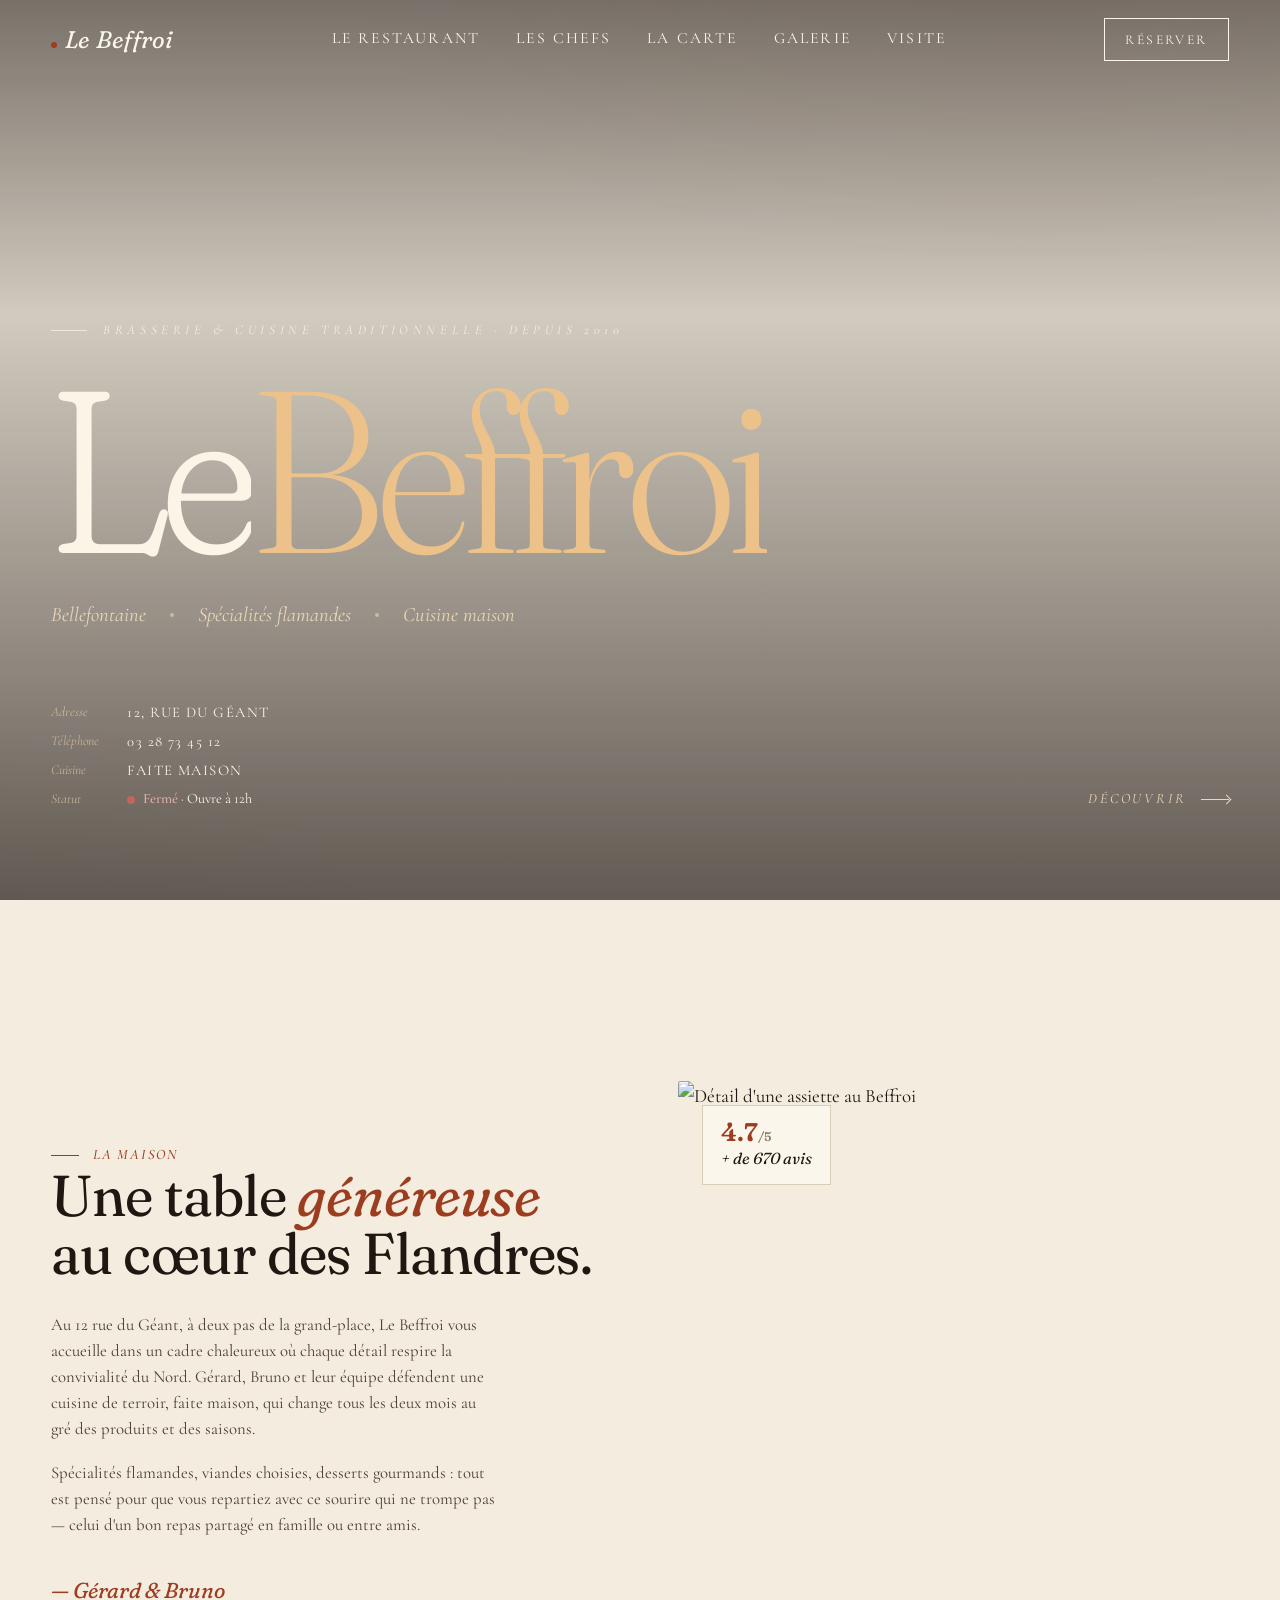
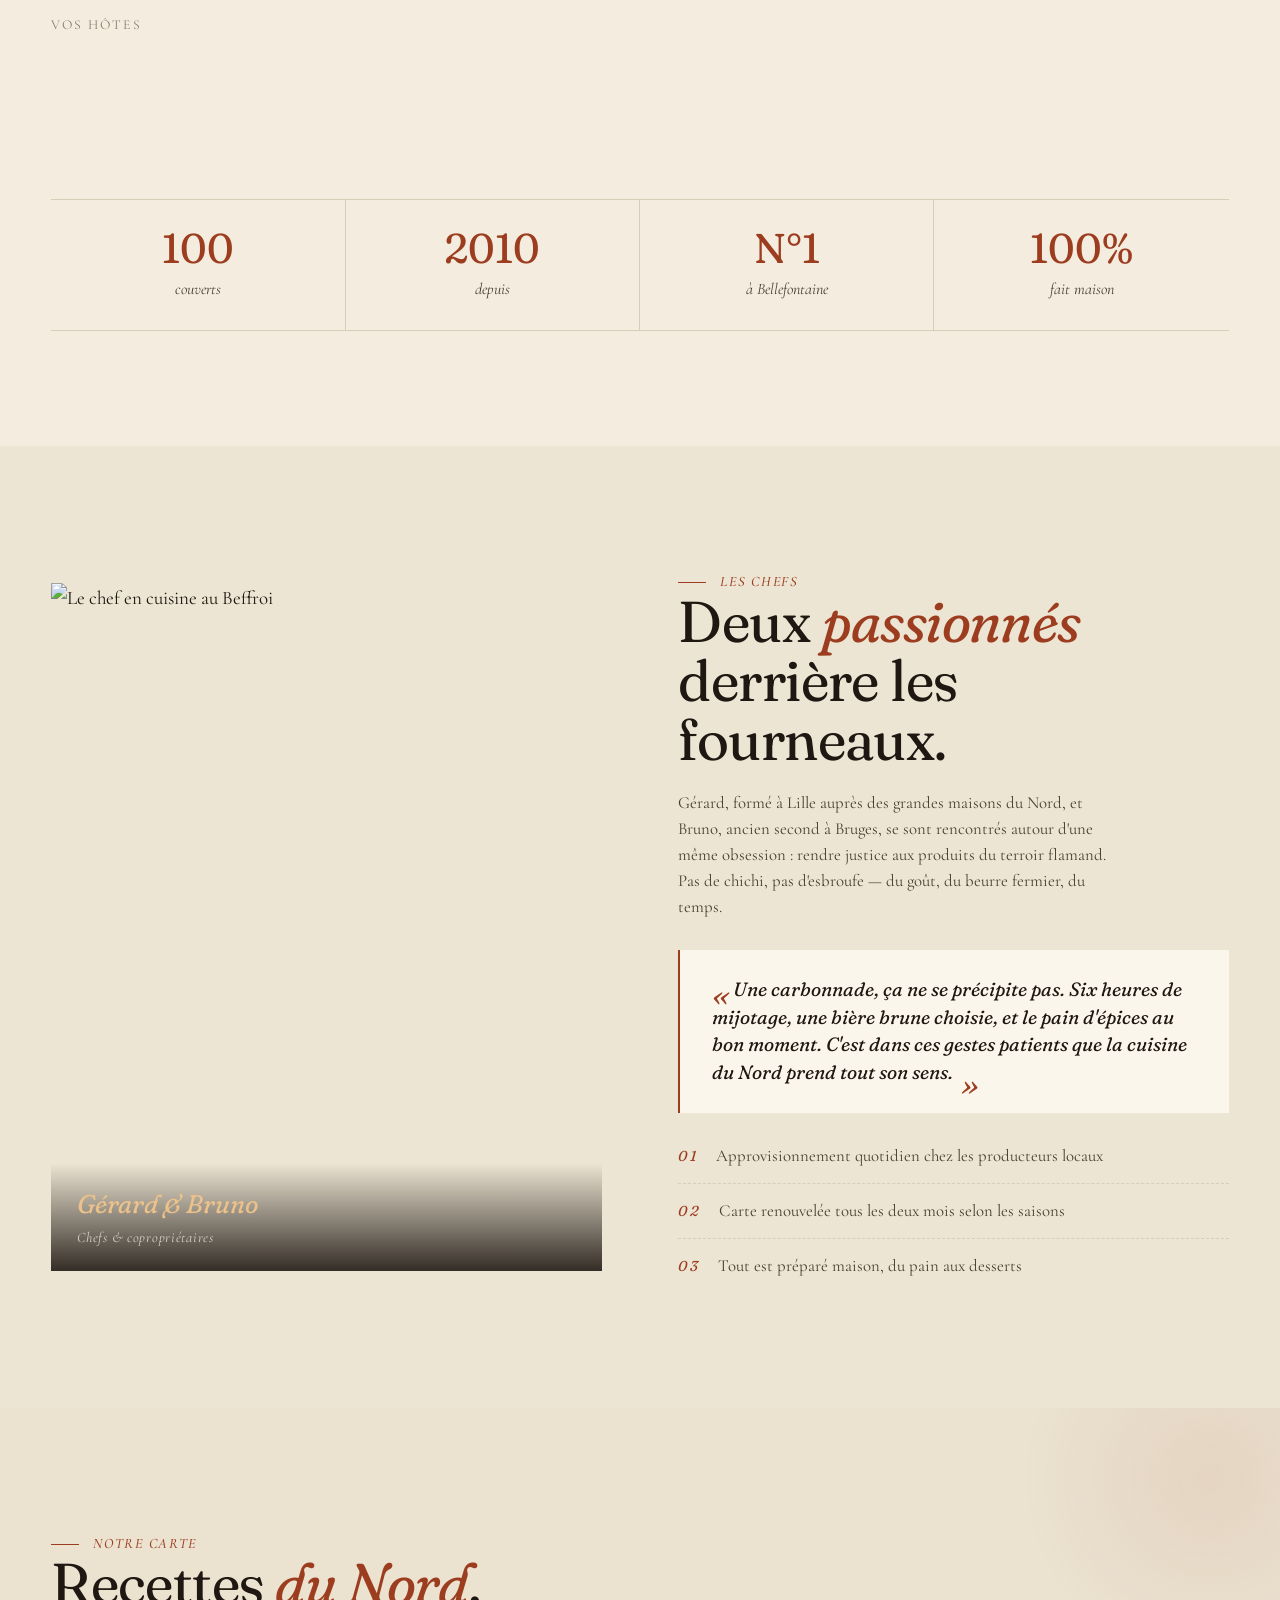
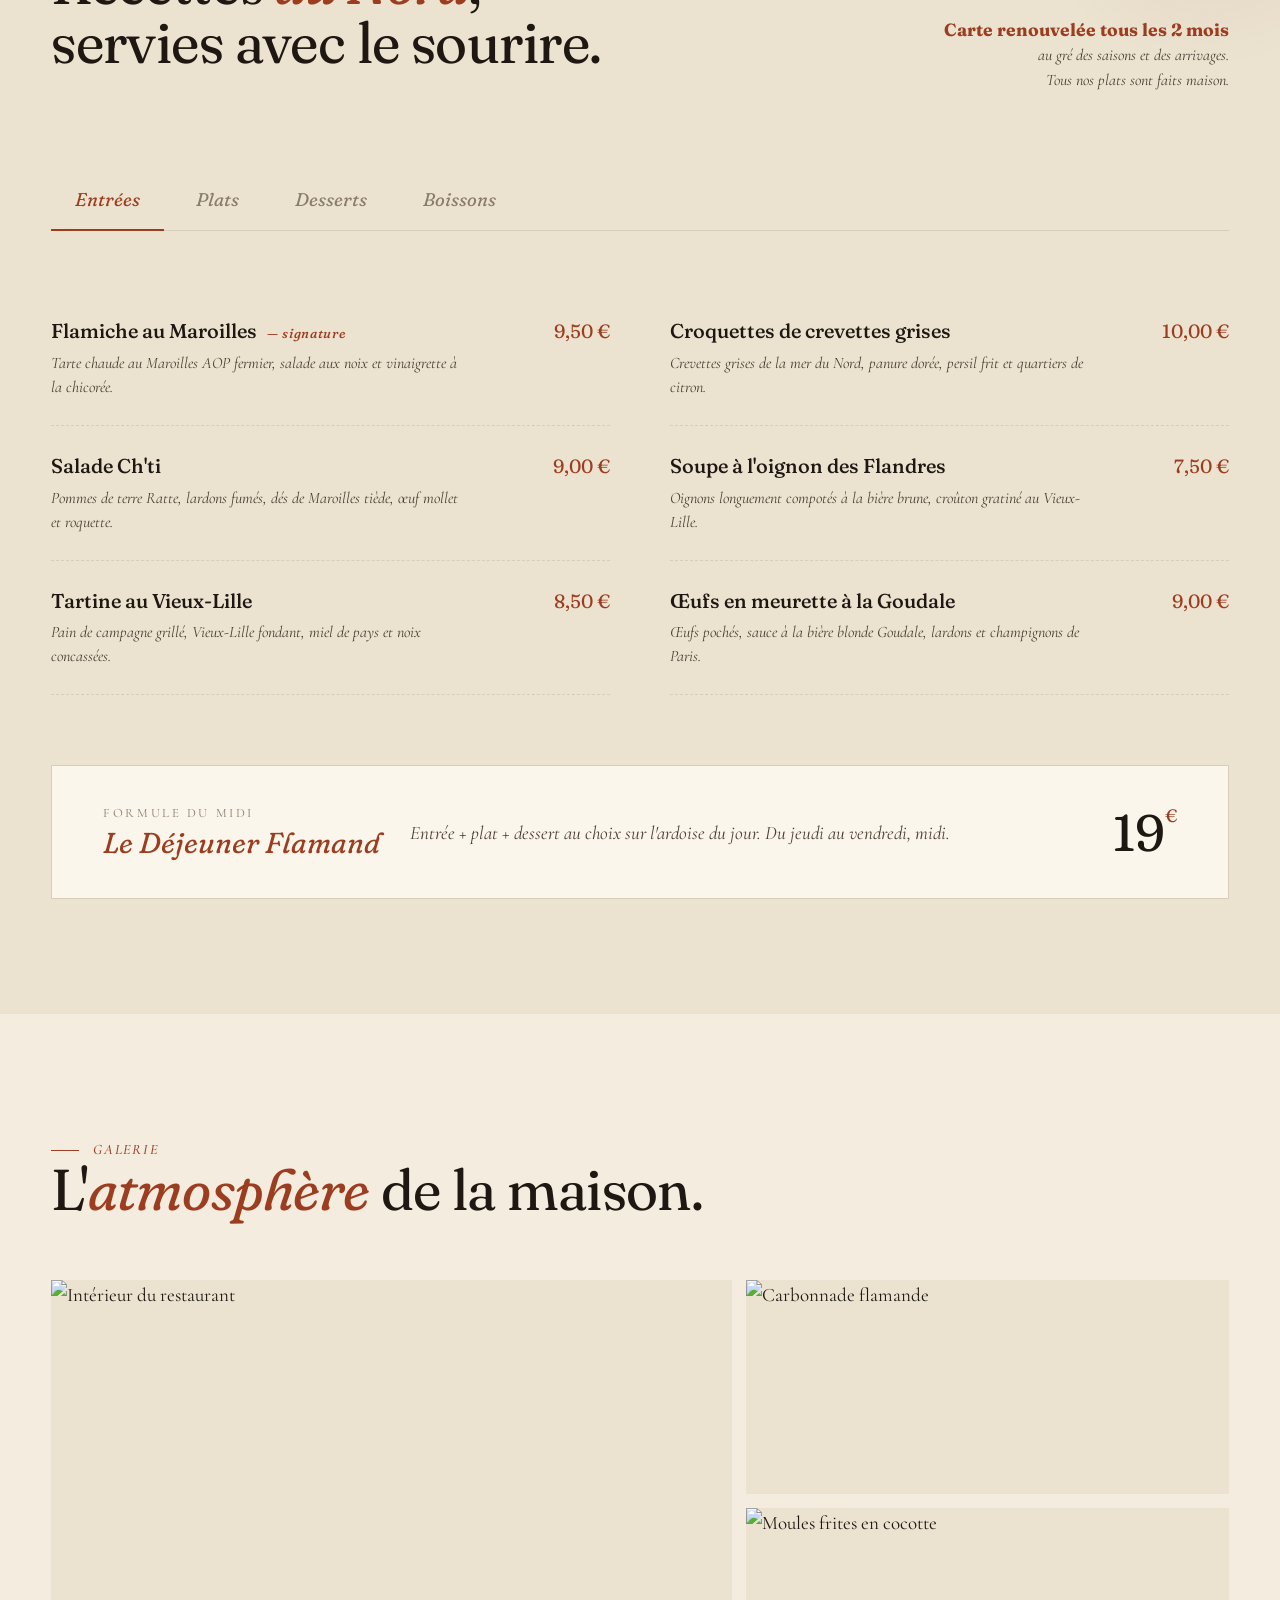
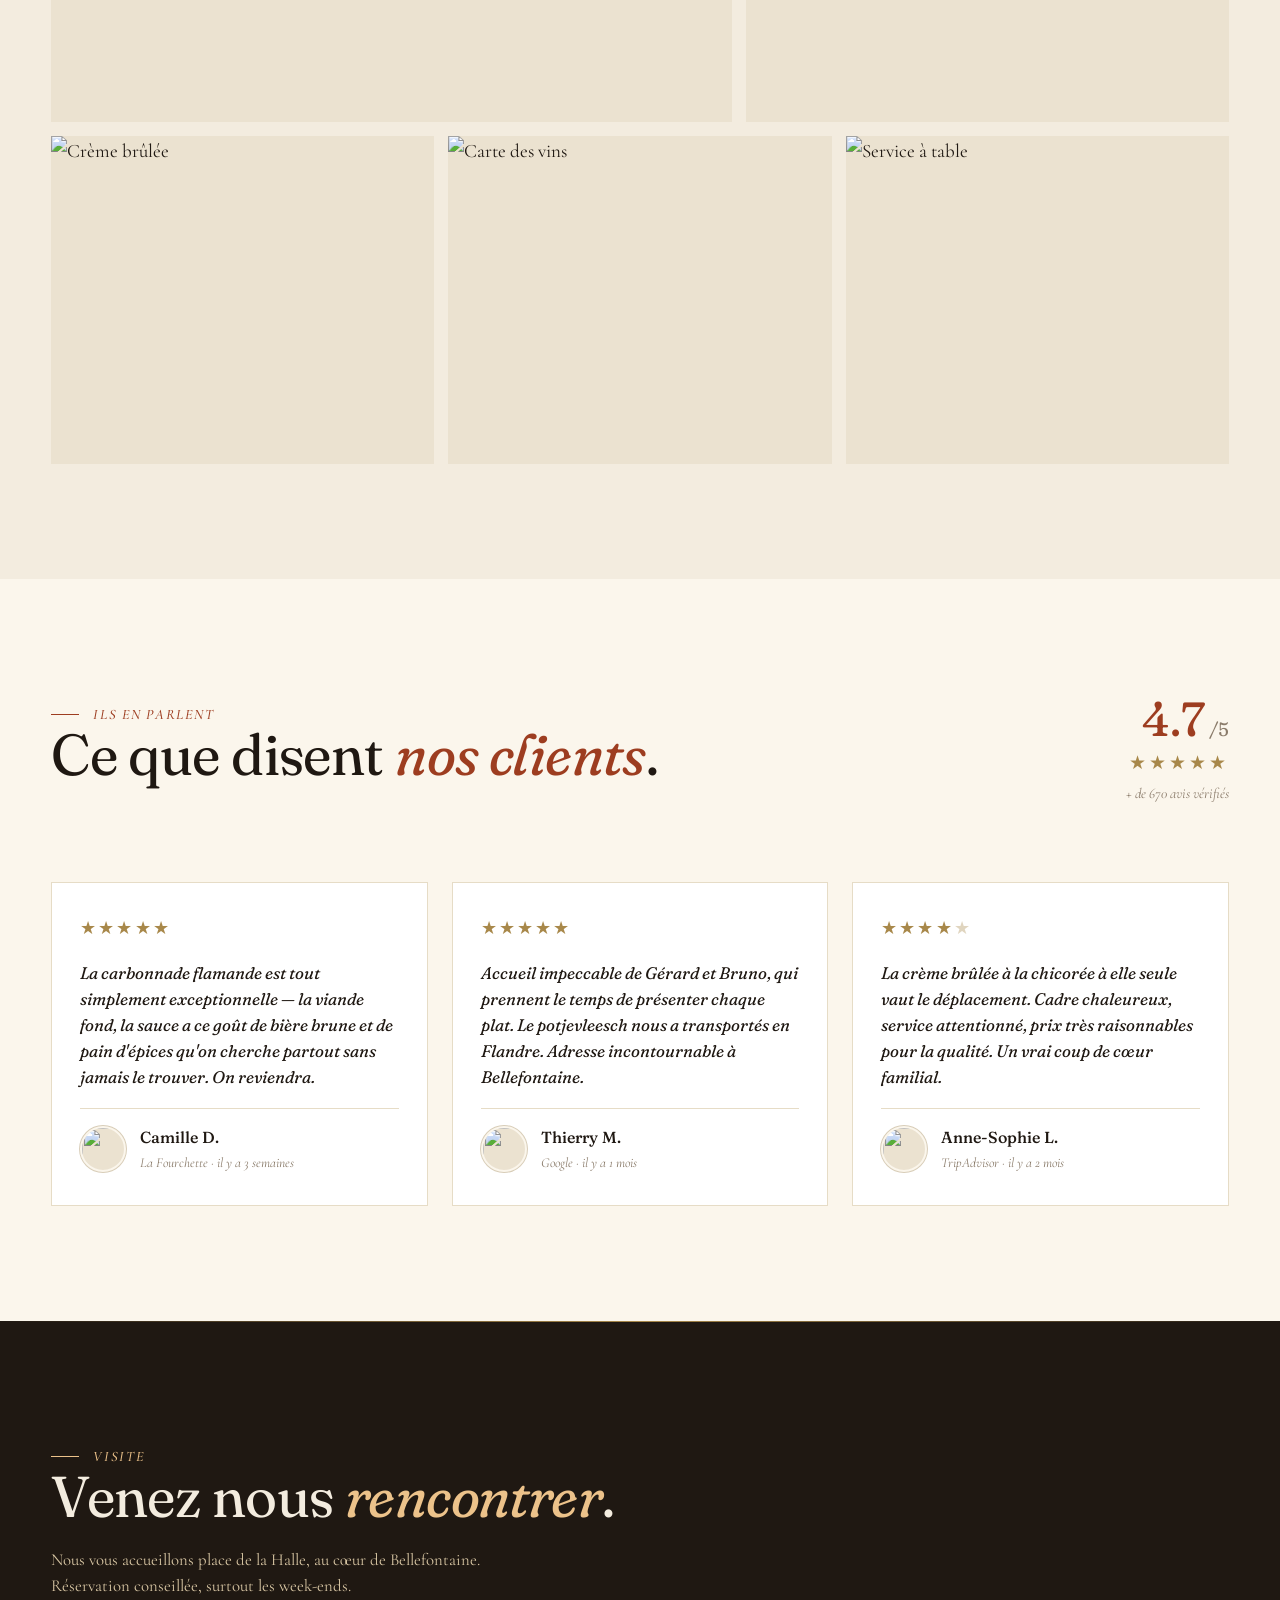
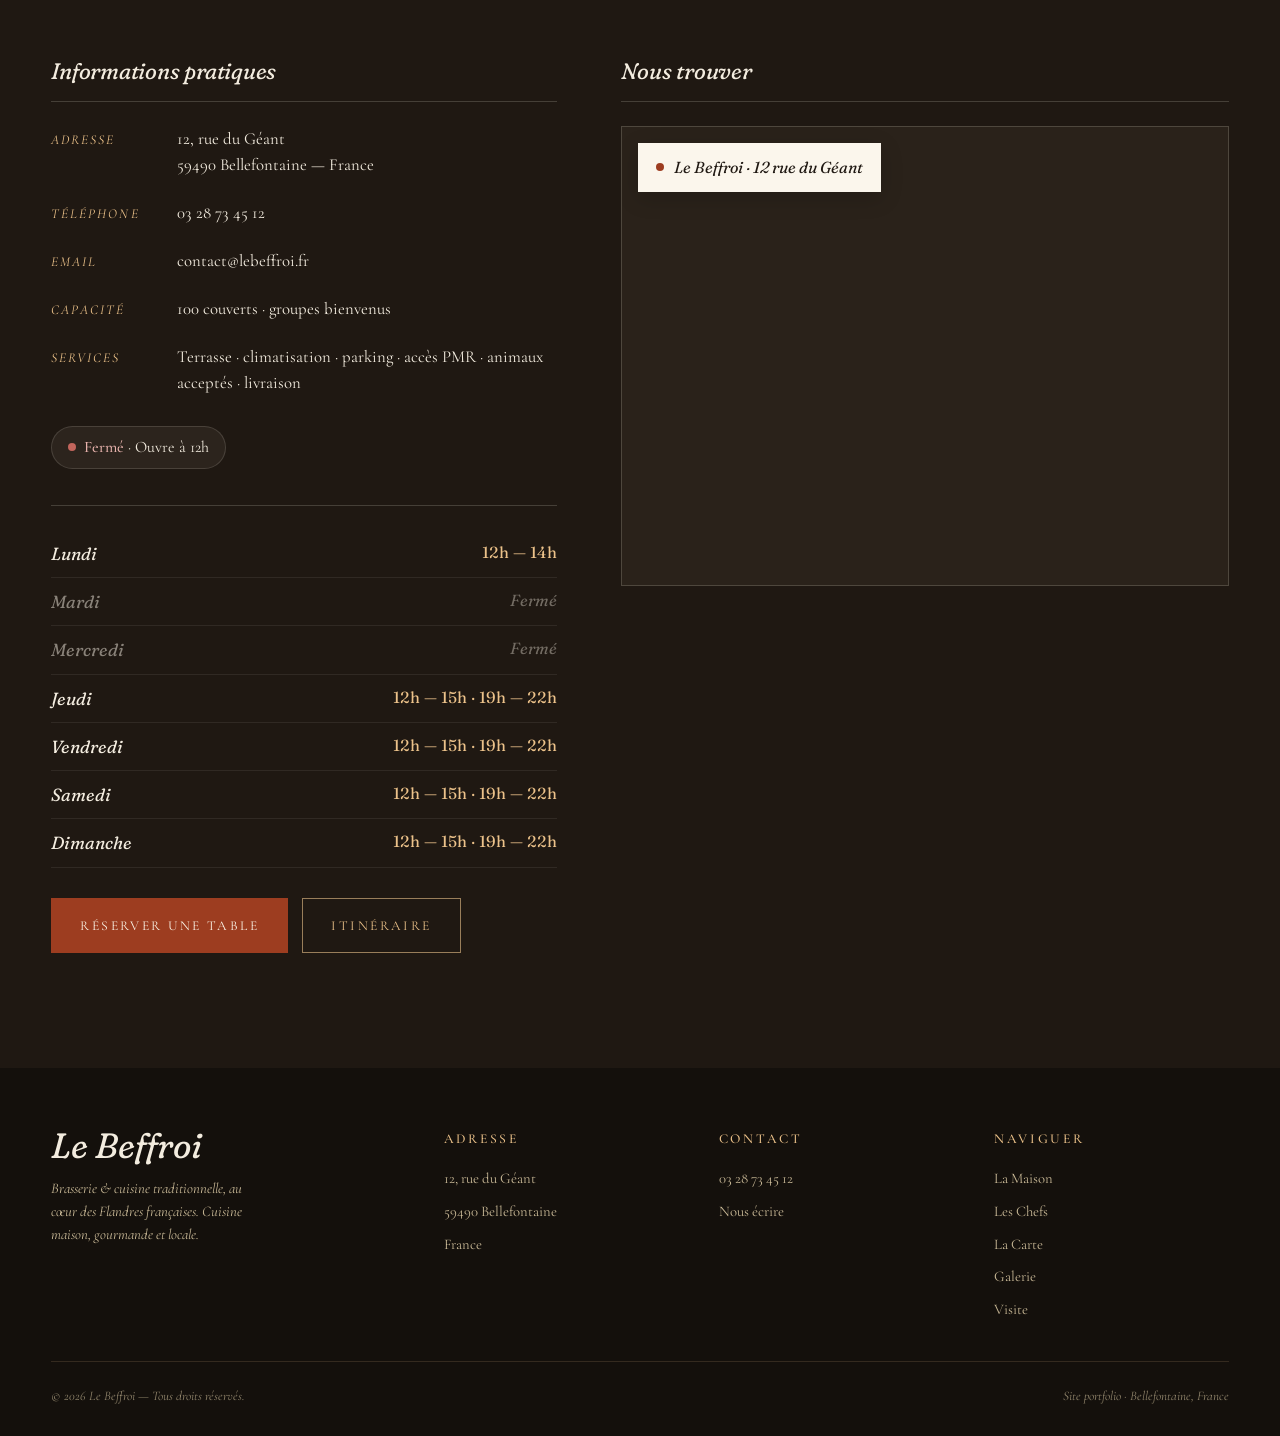
==== commit ccb2a0e4: "Ajout sections LES CHEFS et AVIS CLIENTS" ====
--- a/index.html
+++ b/index.html
@@ -19,11 +19,12 @@
   <a href="#top" class="nav__brand"><span class="dot"></span>Le Beffroi</a>
   <nav class="nav__menu">
     <a href="#about">Le Restaurant</a>
+    <a href="#chefs">Les Chefs</a>
     <a href="#menu">La Carte</a>
     <a href="#gallery">Galerie</a>
     <a href="#contact">Visite</a>
   </nav>
-  <a href="tel:+33328734512" class="nav__cta">Réserver</a>
+  <button type="button" class="nav__cta" data-open-booking>Réserver</button>
   <button class="nav__burger" aria-label="Menu" id="burger">
     <span></span><span></span>
   </button>
@@ -47,6 +48,7 @@
         <dt>Adresse</dt><dd>12, rue du Géant</dd>
         <dt>Téléphone</dt><dd>03 28 73 45 12</dd>
         <dt>Cuisine</dt><dd>Faite maison</dd>
+        <dt>Statut</dt><dd><span class="status" id="heroStatus"><span class="status__dot"></span><span class="status__text">…</span></span></dd>
       </dl>
       <a href="#about" class="hero__scroll">Découvrir <span class="arrow"></span></a>
     </div>
@@ -79,12 +81,49 @@
       </div>
     </div>
 
-    <ul class="about__features reveal">
-      <li><span class="num">100</span><span class="label">couverts</span></li>
-      <li><span class="num">2010</span><span class="label">depuis</span></li>
-      <li><span class="num">N°1</span><span class="label">à Bellefontaine</span></li>
-      <li><span class="num">100%</span><span class="label">fait maison</span></li>
+    <ul class="about__features reveal" id="aboutFeatures">
+      <li><span class="num" data-target="100" data-suffix="">100</span><span class="label">couverts</span></li>
+      <li><span class="num" data-target="2010" data-from="1990">2010</span><span class="label">depuis</span></li>
+      <li><span class="num" data-target="1" data-prefix="N°">N°1</span><span class="label">à Bellefontaine</span></li>
+      <li><span class="num" data-target="100" data-suffix="%">100%</span><span class="label">fait maison</span></li>
     </ul>
+  </div>
+</section>
+
+<!-- ============ CHEF ============ -->
+<section class="chefs" id="chefs">
+  <div class="wrap">
+    <div class="chefs__grid">
+      <div class="chefs__media reveal">
+        <img src="https://images.pexels.com/photos/4252134/pexels-photo-4252134.jpeg?auto=compress&cs=tinysrgb&w=1200" alt="Le chef en cuisine au Beffroi" />
+        <div class="chefs__caption">
+          <span class="chefs__caption-name">Gérard &amp; Bruno</span>
+          <span class="chefs__caption-role">Chefs &amp; copropriétaires</span>
+        </div>
+      </div>
+      <div class="chefs__text reveal reveal-delay-1">
+        <span class="eyebrow">Les Chefs</span>
+        <h2 class="section-title">Deux <em>passionnés</em><br/>derrière les fourneaux.</h2>
+        <p class="lead">
+          Gérard, formé à Lille auprès des grandes maisons du Nord, et Bruno,
+          ancien second à Bruges, se sont rencontrés autour d'une même obsession :
+          rendre justice aux produits du terroir flamand. Pas de chichi, pas
+          d'esbroufe — du goût, du beurre fermier, du temps.
+        </p>
+        <blockquote class="chefs__quote">
+          <span class="chefs__quote-mark">«</span>
+          Une carbonnade, ça ne se précipite pas. Six heures de mijotage,
+          une bière brune choisie, et le pain d'épices au bon moment. C'est
+          dans ces gestes patients que la cuisine du Nord prend tout son sens.
+          <span class="chefs__quote-mark chefs__quote-mark--end">»</span>
+        </blockquote>
+        <ul class="chefs__list">
+          <li><span class="chefs__list-num">01</span>Approvisionnement quotidien chez les producteurs locaux</li>
+          <li><span class="chefs__list-num">02</span>Carte renouvelée tous les deux mois selon les saisons</li>
+          <li><span class="chefs__list-num">03</span>Tout est préparé maison, du pain aux desserts</li>
+        </ul>
+      </div>
+    </div>
   </div>
 </section>
 
@@ -103,7 +142,7 @@
       </div>
     </div>
 
-    <div class="menu__tabs" role="tablist" id="menuTabs">
+    <div class="menu__tabs" role="tablist">
       <button class="menu__tab is-active" data-target="entrees" role="tab">Entrées</button>
       <button class="menu__tab" data-target="plats" role="tab">Plats</button>
       <button class="menu__tab" data-target="desserts" role="tab">Desserts</button>
@@ -298,6 +337,73 @@
       <figure class="gallery__item gallery__item--f reveal reveal-delay-2">
         <img src="https://images.unsplash.com/photo-1414235077428-338989a2e8c0?auto=format&fit=crop&w=900&q=80" alt="Service à table" />
         <figcaption class="cap">L'art de recevoir</figcaption>
+      </figure>
+    </div>
+  </div>
+</section>
+
+<!-- ============ REVIEWS ============ -->
+<section class="reviews" id="reviews">
+  <div class="wrap">
+    <div class="reviews__head reveal">
+      <div>
+        <span class="eyebrow">Ils en parlent</span>
+        <h2 class="section-title">Ce que disent <em>nos clients</em>.</h2>
+      </div>
+      <div class="reviews__score">
+        <div class="reviews__score-num">4.7<span>/5</span></div>
+        <div class="reviews__score-stars" aria-label="4,7 étoiles sur 5">★★★★★</div>
+        <div class="reviews__score-label">+ de 670 avis vérifiés</div>
+      </div>
+    </div>
+
+    <div class="reviews__grid">
+      <figure class="review reveal">
+        <div class="review__stars" aria-label="5 étoiles sur 5">★★★★★</div>
+        <blockquote class="review__quote">
+          La carbonnade flamande est tout simplement exceptionnelle —
+          la viande fond, la sauce a ce goût de bière brune et de pain d'épices
+          qu'on cherche partout sans jamais le trouver. On reviendra.
+        </blockquote>
+        <figcaption class="review__author">
+          <img class="review__avatar" src="https://i.pravatar.cc/120?img=47" alt="" loading="lazy" />
+          <div class="review__author-info">
+            <span class="review__name">Camille D.</span>
+            <span class="review__source">La Fourchette · il y a 3 semaines</span>
+          </div>
+        </figcaption>
+      </figure>
+
+      <figure class="review reveal reveal-delay-1">
+        <div class="review__stars" aria-label="5 étoiles sur 5">★★★★★</div>
+        <blockquote class="review__quote">
+          Accueil impeccable de Gérard et Bruno, qui prennent le temps de
+          présenter chaque plat. Le potjevleesch nous a transportés en
+          Flandre. Adresse incontournable à Bellefontaine.
+        </blockquote>
+        <figcaption class="review__author">
+          <img class="review__avatar" src="https://i.pravatar.cc/120?img=68" alt="" loading="lazy" />
+          <div class="review__author-info">
+            <span class="review__name">Thierry M.</span>
+            <span class="review__source">Google · il y a 1 mois</span>
+          </div>
+        </figcaption>
+      </figure>
+
+      <figure class="review reveal reveal-delay-2">
+        <div class="review__stars" aria-label="4 étoiles sur 5">★★★★<span class="review__star-half">★</span></div>
+        <blockquote class="review__quote">
+          La crème brûlée à la chicorée à elle seule vaut le déplacement.
+          Cadre chaleureux, service attentionné, prix très raisonnables
+          pour la qualité. Un vrai coup de cœur familial.
+        </blockquote>
+        <figcaption class="review__author">
+          <img class="review__avatar" src="https://i.pravatar.cc/120?img=44" alt="" loading="lazy" />
+          <div class="review__author-info">
+            <span class="review__name">Anne-Sophie L.</span>
+            <span class="review__source">TripAdvisor · il y a 2 mois</span>
+          </div>
+        </figcaption>
       </figure>
     </div>
   </div>
@@ -328,6 +434,10 @@
           </dl>
         </div>
 
+        <div class="hours-status">
+          <span class="status status--lg" id="contactStatus"><span class="status__dot"></span><span class="status__text">…</span></span>
+        </div>
+
         <ul class="hours">
           <li><span class="day">Lundi</span><span class="time">12h — 14h</span></li>
           <li class="closed"><span class="day">Mardi</span><span class="time">Fermé</span></li>
@@ -339,7 +449,7 @@
         </ul>
 
         <div class="contact__cta">
-          <a href="tel:+33328734512" class="btn btn--primary">Réserver une table</a>
+          <button type="button" class="btn btn--primary" data-open-booking>Réserver une table</button>
           <a href="https://maps.google.com/?q=12+Rue+du+Géant,+59490+Bellefontaine" target="_blank" rel="noopener" class="btn btn--ghost">Itinéraire</a>
         </div>
       </div>
@@ -387,6 +497,7 @@
         <h5>Naviguer</h5>
         <ul>
           <li><a href="#about">La Maison</a></li>
+          <li><a href="#chefs">Les Chefs</a></li>
           <li><a href="#menu">La Carte</a></li>
           <li><a href="#gallery">Galerie</a></li>
           <li><a href="#contact">Visite</a></li>
@@ -399,6 +510,79 @@
     </div>
   </div>
 </footer>
+
+<!-- ============ BOOKING MODAL ============ -->
+<div class="booking" id="booking" aria-hidden="true" role="dialog" aria-label="Réservation">
+  <div class="booking__panel">
+    <button class="booking__close" id="bookClose" aria-label="Fermer">
+      <span></span><span></span>
+    </button>
+    <div class="booking__head">
+      <span class="eyebrow">Réservation</span>
+      <h3 class="booking__title">Réserver une <em>table</em></h3>
+      <p class="booking__intro">Indiquez vos préférences, nous confirmons sous 24h.</p>
+    </div>
+
+    <form class="booking__form" id="bookForm" novalidate>
+      <div class="booking__row">
+        <label class="booking__field">
+          <span>Nom complet</span>
+          <input type="text" name="name" required autocomplete="name" placeholder="Camille Dupont" />
+        </label>
+        <label class="booking__field">
+          <span>Téléphone</span>
+          <input type="tel" name="phone" required autocomplete="tel" placeholder="06 12 34 56 78" />
+        </label>
+      </div>
+      <label class="booking__field">
+        <span>Email</span>
+        <input type="email" name="email" required autocomplete="email" placeholder="vous@email.fr" />
+      </label>
+      <div class="booking__row">
+        <label class="booking__field">
+          <span>Date</span>
+          <input type="date" name="date" id="bookDate" required />
+        </label>
+        <label class="booking__field">
+          <span>Heure</span>
+          <select name="time" required>
+            <option value="">— choisir —</option>
+            <optgroup label="Déjeuner">
+              <option>12:00</option><option>12:30</option><option>13:00</option><option>13:30</option><option>14:00</option>
+            </optgroup>
+            <optgroup label="Dîner">
+              <option>19:00</option><option>19:30</option><option>20:00</option><option>20:30</option><option>21:00</option><option>21:30</option>
+            </optgroup>
+          </select>
+        </label>
+        <label class="booking__field">
+          <span>Personnes</span>
+          <select name="guests" required>
+            <option>1</option><option selected>2</option><option>3</option><option>4</option>
+            <option>5</option><option>6</option><option>7</option><option>8</option>
+            <option>+9 (groupe)</option>
+          </select>
+        </label>
+      </div>
+      <label class="booking__field">
+        <span>Demande particulière (optionnel)</span>
+        <textarea name="notes" rows="3" placeholder="Allergies, occasion spéciale, table en terrasse…"></textarea>
+      </label>
+
+      <div class="booking__actions">
+        <button type="submit" class="btn btn--primary booking__submit">Envoyer la demande</button>
+        <p class="booking__note">Réponse de l'équipe sous 24h ouvrées.</p>
+      </div>
+    </form>
+
+    <div class="booking__success" id="bookSuccess" aria-hidden="true">
+      <div class="booking__success-icon">✓</div>
+      <h4>Demande envoyée !</h4>
+      <p>Nous revenons vers vous très vite par téléphone ou email pour confirmer votre table. Merci de votre confiance.</p>
+      <button type="button" class="btn btn--primary" id="bookSuccessClose">Fermer</button>
+    </div>
+  </div>
+</div>
 
 <!-- ============ LIGHTBOX ============ -->
 <div class="lightbox" id="lightbox" aria-hidden="true" role="dialog" aria-label="Galerie en grand">
--- a/styles.css
+++ b/styles.css
@@ -31,6 +31,7 @@
 :root {
   --bg: #f3ecdf;
   --bg-soft: #fbf6ec;
+  --bg-mid: #ece5d3;
   --bg-deep: #ebe2d0;
   --ink: #1f1812;
   --ink-soft: #4b3f33;
@@ -115,7 +116,6 @@
 /* ---------- 4. Layout ---------- */
 .wrap { max-width: var(--max); margin-inline: auto; padding-inline: var(--gutter); position: relative; z-index: 2; }
 section { padding-block: clamp(80px, 9vw, 140px); position: relative; z-index: 2; }
-.divider { height: 1px; background: var(--line); width: 100%; }
 
 /* ---------- 5. Nav ---------- */
 .nav {
@@ -882,6 +882,415 @@
   .lightbox__img { max-height: 70vh; }
 }
 
+/* ---------- 11.6 Status pill (ouvert/fermé) ---------- */
+.status {
+  display: inline-flex;
+  align-items: center;
+  gap: 8px;
+  font-family: var(--serif);
+  font-style: normal;
+  font-size: .9rem;
+  letter-spacing: 0;
+  text-transform: none;
+  line-height: 1.3;
+}
+.status__dot {
+  width: 8px; height: 8px; border-radius: 50%;
+  background: var(--ink-mute);
+  flex-shrink: 0;
+  position: relative;
+}
+.status.is-open .status__dot {
+  background: #6ba84f;
+  box-shadow: 0 0 0 0 rgba(107, 168, 79, .55);
+  animation: statusPulse 2s ease-in-out infinite;
+}
+.status.is-closed .status__dot { background: #c2655c; }
+.status__text { white-space: nowrap; }
+.status.is-open .status__text strong { color: #b6d99b; font-weight: 500; }
+.status.is-closed .status__text strong { color: #e8b3ad; font-weight: 500; }
+
+/* Light context (contact section is dark, but in case we put it in a light section later) */
+.status--lg {
+  padding: 10px 16px;
+  background: rgba(243, 236, 223, .06);
+  border: 1px solid rgba(243, 236, 223, .14);
+  border-radius: 100px;
+  font-size: 1rem;
+}
+.hours-status { margin-top: 30px; margin-bottom: 6px; }
+
+@keyframes statusPulse {
+  0%, 100% { box-shadow: 0 0 0 0 rgba(107, 168, 79, .55); }
+  50%      { box-shadow: 0 0 0 7px rgba(107, 168, 79, 0); }
+}
+
+/* ---------- 11.7 Section Chefs ---------- */
+.chefs {
+  padding-top: clamp(80px, 9vw, 130px);
+  padding-bottom: clamp(80px, 9vw, 130px);
+  background: var(--bg-mid);
+}
+.chefs__grid {
+  display: grid;
+  grid-template-columns: 1fr 1fr;
+  gap: clamp(40px, 6vw, 90px);
+  align-items: center;
+}
+.chefs__media {
+  position: relative;
+  aspect-ratio: 4/5;
+  overflow: hidden;
+}
+.chefs__media img {
+  width: 100%; height: 100%;
+  object-fit: cover;
+  transition: transform 1.4s var(--ease);
+}
+.chefs__media:hover img { transform: scale(1.04); }
+.chefs__caption {
+  position: absolute;
+  left: 0; right: 0; bottom: 0;
+  padding: 22px 26px;
+  background: linear-gradient(180deg, transparent, rgba(20, 12, 8, .85));
+  color: #fbf5e8;
+  display: flex; flex-direction: column; gap: 2px;
+}
+.chefs__caption-name {
+  font-family: var(--display);
+  font-style: italic;
+  font-size: 1.6rem;
+  font-variation-settings: "SOFT" 100;
+  color: #ecc28a;
+}
+.chefs__caption-role {
+  font-style: italic;
+  font-size: .9rem;
+  color: rgba(251, 245, 232, .75);
+  letter-spacing: .05em;
+}
+
+.chefs__quote {
+  margin: 30px 0;
+  padding: 26px 32px;
+  border-left: 2px solid var(--accent);
+  background: var(--bg-soft);
+  font-family: var(--display);
+  font-style: italic;
+  font-size: 1.2rem;
+  line-height: 1.45;
+  color: var(--ink);
+  font-variation-settings: "SOFT" 60;
+  position: relative;
+}
+.chefs__quote-mark {
+  font-family: var(--display);
+  color: var(--accent);
+  font-size: 2rem;
+  line-height: 0;
+  vertical-align: -0.3em;
+  font-variation-settings: "SOFT" 100;
+}
+.chefs__quote-mark--end { vertical-align: -0.5em; margin-left: 4px; }
+
+.chefs__list {
+  list-style: none;
+  margin-top: 30px;
+  display: grid;
+  gap: 14px;
+}
+.chefs__list li {
+  display: grid;
+  grid-template-columns: auto 1fr;
+  gap: 18px;
+  align-items: baseline;
+  font-size: 1.05rem;
+  color: var(--ink-soft);
+  padding-bottom: 14px;
+  border-bottom: 1px dashed var(--line);
+}
+.chefs__list li:last-child { border-bottom: 0; }
+.chefs__list-num {
+  font-family: var(--display);
+  font-style: italic;
+  font-size: .9rem;
+  color: var(--accent);
+  font-variation-settings: "SOFT" 80;
+  letter-spacing: .15em;
+}
+
+/* ---------- 11.8 Reviews ---------- */
+.reviews { background: var(--bg-soft); }
+.reviews__head {
+  display: flex; justify-content: space-between; align-items: flex-end;
+  gap: 30px; flex-wrap: wrap;
+  margin-bottom: clamp(50px, 6vw, 80px);
+}
+.reviews__score { text-align: right; }
+.reviews__score-num {
+  font-family: var(--display);
+  font-size: 3rem;
+  font-variation-settings: "SOFT" 80;
+  color: var(--accent);
+  line-height: 1;
+}
+.reviews__score-num span { font-size: 1.2rem; color: var(--ink-mute); margin-left: 4px; }
+.reviews__score-stars {
+  font-size: 1.2rem;
+  color: var(--gold);
+  letter-spacing: .15em;
+  margin-top: 6px;
+}
+.reviews__score-label {
+  font-style: italic;
+  font-size: .9rem;
+  color: var(--ink-mute);
+  margin-top: 4px;
+}
+
+.reviews__grid {
+  display: grid;
+  grid-template-columns: repeat(3, 1fr);
+  gap: 24px;
+}
+.review {
+  padding: 32px 28px;
+  background: #fff;
+  border: 1px solid var(--line-soft);
+  display: flex; flex-direction: column;
+  gap: 18px;
+  transition: transform .4s var(--ease), box-shadow .4s var(--ease);
+}
+.review:hover {
+  transform: translateY(-4px);
+  box-shadow: 0 18px 50px rgba(31, 24, 18, .08);
+}
+.review__stars {
+  font-size: 1.1rem;
+  color: var(--gold);
+  letter-spacing: .12em;
+}
+.review__star-half { opacity: .35; }
+.review__quote {
+  font-family: var(--display);
+  font-style: italic;
+  font-size: 1.05rem;
+  line-height: 1.55;
+  color: var(--ink);
+  font-variation-settings: "SOFT" 50;
+  flex: 1;
+}
+.review__author {
+  display: flex;
+  align-items: center;
+  gap: 14px;
+  padding-top: 16px;
+  border-top: 1px solid var(--line-soft);
+}
+.review__avatar {
+  width: 46px;
+  height: 46px;
+  border-radius: 50%;
+  object-fit: cover;
+  flex-shrink: 0;
+  border: 2px solid var(--bg-soft);
+  box-shadow: 0 0 0 1px var(--line);
+  background: var(--bg-deep);
+}
+.review__author-info {
+  display: flex;
+  flex-direction: column;
+  gap: 2px;
+  min-width: 0;
+}
+.review__name {
+  font-family: var(--display);
+  font-style: normal;
+  font-size: 1rem;
+  color: var(--ink);
+  font-variation-settings: "SOFT" 30;
+  font-weight: 500;
+}
+.review__source {
+  font-style: italic;
+  color: var(--ink-mute);
+  font-size: .85rem;
+}
+
+/* ---------- 11.9 Booking modal ---------- */
+.booking {
+  position: fixed; inset: 0;
+  z-index: 110;
+  display: flex; align-items: center; justify-content: center;
+  padding: clamp(16px, 4vw, 40px);
+  background: rgba(10, 7, 5, 0);
+  backdrop-filter: blur(0px);
+  -webkit-backdrop-filter: blur(0px);
+  opacity: 0; visibility: hidden;
+  transition: opacity .35s var(--ease), visibility 0s .35s, background .35s var(--ease), backdrop-filter .35s var(--ease);
+}
+.booking.is-open {
+  opacity: 1; visibility: visible;
+  background: rgba(10, 7, 5, .82);
+  backdrop-filter: blur(12px);
+  -webkit-backdrop-filter: blur(12px);
+  transition: opacity .35s var(--ease), visibility 0s, background .35s var(--ease), backdrop-filter .35s var(--ease);
+}
+
+.booking__panel {
+  background: var(--bg-soft);
+  width: 100%;
+  max-width: 640px;
+  max-height: 90vh;
+  overflow-y: auto;
+  padding: clamp(28px, 4vw, 48px);
+  position: relative;
+  transform: translateY(40px) scale(.97);
+  opacity: 0;
+  transition: transform .5s var(--ease), opacity .35s var(--ease);
+  border-top: 3px solid var(--accent);
+}
+.booking.is-open .booking__panel {
+  transform: translateY(0) scale(1);
+  opacity: 1;
+}
+
+.booking__close {
+  position: absolute;
+  top: 18px; right: 18px;
+  width: 40px; height: 40px;
+  border-radius: 50%;
+  display: flex; align-items: center; justify-content: center;
+  color: var(--ink);
+  cursor: pointer;
+  transition: background .25s var(--ease), transform .25s var(--ease);
+}
+.booking__close:hover { background: var(--bg-deep); transform: rotate(90deg); }
+.booking__close span {
+  position: absolute;
+  width: 18px; height: 1.5px;
+  background: currentColor;
+}
+.booking__close span:nth-child(1) { transform: rotate(45deg); }
+.booking__close span:nth-child(2) { transform: rotate(-45deg); }
+
+.booking__head { margin-bottom: 28px; padding-right: 30px; }
+.booking__title {
+  font-family: var(--display);
+  font-size: clamp(1.8rem, 3vw, 2.6rem);
+  line-height: 1.05;
+  margin-top: 8px;
+  font-variation-settings: "SOFT" 30;
+}
+.booking__title em {
+  font-style: italic;
+  color: var(--accent);
+  font-variation-settings: "SOFT" 80;
+}
+.booking__intro {
+  margin-top: 10px;
+  font-style: italic;
+  color: var(--ink-soft);
+  font-size: 1rem;
+}
+
+.booking__form { display: grid; gap: 16px; }
+.booking__row {
+  display: grid;
+  grid-template-columns: 1fr 1fr 1fr;
+  gap: 14px;
+}
+.booking__row:has(input[type="text"]) { grid-template-columns: 1fr 1fr; }
+
+.booking__field { display: flex; flex-direction: column; gap: 6px; }
+.booking__field > span {
+  font-family: var(--serif);
+  font-style: italic;
+  font-size: .82rem;
+  color: var(--ink-mute);
+  letter-spacing: .12em;
+  text-transform: uppercase;
+}
+.booking__field input,
+.booking__field select,
+.booking__field textarea {
+  font: inherit;
+  font-family: var(--display);
+  font-size: 1.05rem;
+  color: var(--ink);
+  background: #fff;
+  border: 1px solid var(--line);
+  padding: 12px 14px;
+  outline: 0;
+  transition: border-color .25s var(--ease), background .25s var(--ease), box-shadow .25s var(--ease);
+  width: 100%;
+  border-radius: 0;
+  -webkit-appearance: none;
+  appearance: none;
+}
+.booking__field select {
+  background-image: url("data:image/svg+xml;utf8,<svg xmlns='http://www.w3.org/2000/svg' width='12' height='8' viewBox='0 0 12 8'><path fill='%239d3d20' d='M6 8 0 0h12z'/></svg>");
+  background-repeat: no-repeat;
+  background-position: right 14px center;
+  padding-right: 36px;
+}
+.booking__field textarea { resize: vertical; min-height: 80px; font-family: var(--serif); font-size: 1rem; }
+.booking__field input:focus,
+.booking__field select:focus,
+.booking__field textarea:focus {
+  border-color: var(--accent);
+  box-shadow: 0 0 0 3px rgba(157, 61, 32, .12);
+}
+.booking__field.is-invalid input,
+.booking__field.is-invalid select,
+.booking__field.is-invalid textarea {
+  border-color: #c2655c;
+  background: rgba(194, 101, 92, .04);
+}
+
+.booking__actions {
+  margin-top: 18px;
+  display: flex; align-items: center; gap: 20px; flex-wrap: wrap;
+}
+.booking__submit { flex-shrink: 0; }
+.booking__note {
+  font-style: italic;
+  font-size: .85rem;
+  color: var(--ink-mute);
+}
+
+.booking__success {
+  display: none;
+  text-align: center;
+  padding: 30px 10px 10px;
+}
+.booking__success.is-shown { display: block; animation: panelIn .5s var(--ease); }
+.booking__success-icon {
+  width: 72px; height: 72px;
+  margin: 0 auto 22px;
+  border-radius: 50%;
+  background: var(--accent);
+  color: #fbf5e8;
+  display: flex; align-items: center; justify-content: center;
+  font-size: 2.4rem;
+  line-height: 1;
+}
+.booking__success h4 {
+  font-family: var(--display);
+  font-style: italic;
+  font-size: 2rem;
+  font-variation-settings: "SOFT" 100;
+  color: var(--accent);
+  margin-bottom: 12px;
+}
+.booking__success p {
+  color: var(--ink-soft);
+  margin-bottom: 28px;
+  max-width: 40ch;
+  margin-inline: auto;
+}
+.booking__form.is-hidden { display: none; }
+
 /* ---------- 12. Reveal au scroll ---------- */
 .reveal {
   opacity: 0;
@@ -905,6 +1314,11 @@
   .contact__grid { grid-template-columns: 1fr; }
   .gallery__grid { grid-auto-rows: 90px; }
   .foot__grid { grid-template-columns: 1fr 1fr; }
+  .chefs__grid { grid-template-columns: 1fr; gap: 50px; }
+  .chefs__media { aspect-ratio: 16/11; max-width: 700px; }
+  .reviews__grid { grid-template-columns: 1fr; }
+  .reviews__head { flex-direction: column; align-items: flex-start; }
+  .reviews__score { text-align: left; }
 }
 
 @media (max-width: 720px) {
@@ -950,6 +1364,11 @@
   .map { min-height: 360px; }
   .foot__grid { grid-template-columns: 1fr; gap: 30px; }
   .foot__bottom { flex-direction: column; }
+  .booking__row { grid-template-columns: 1fr !important; }
+  .booking__panel { padding: 24px 20px 30px; max-height: 92vh; }
+  .booking__title { font-size: 1.6rem; }
+  .chefs__quote { padding: 20px 22px; font-size: 1.05rem; }
+  .review { padding: 24px 22px; }
 }
 
 /* ---------- 14. Tactile + reduced motion ---------- */
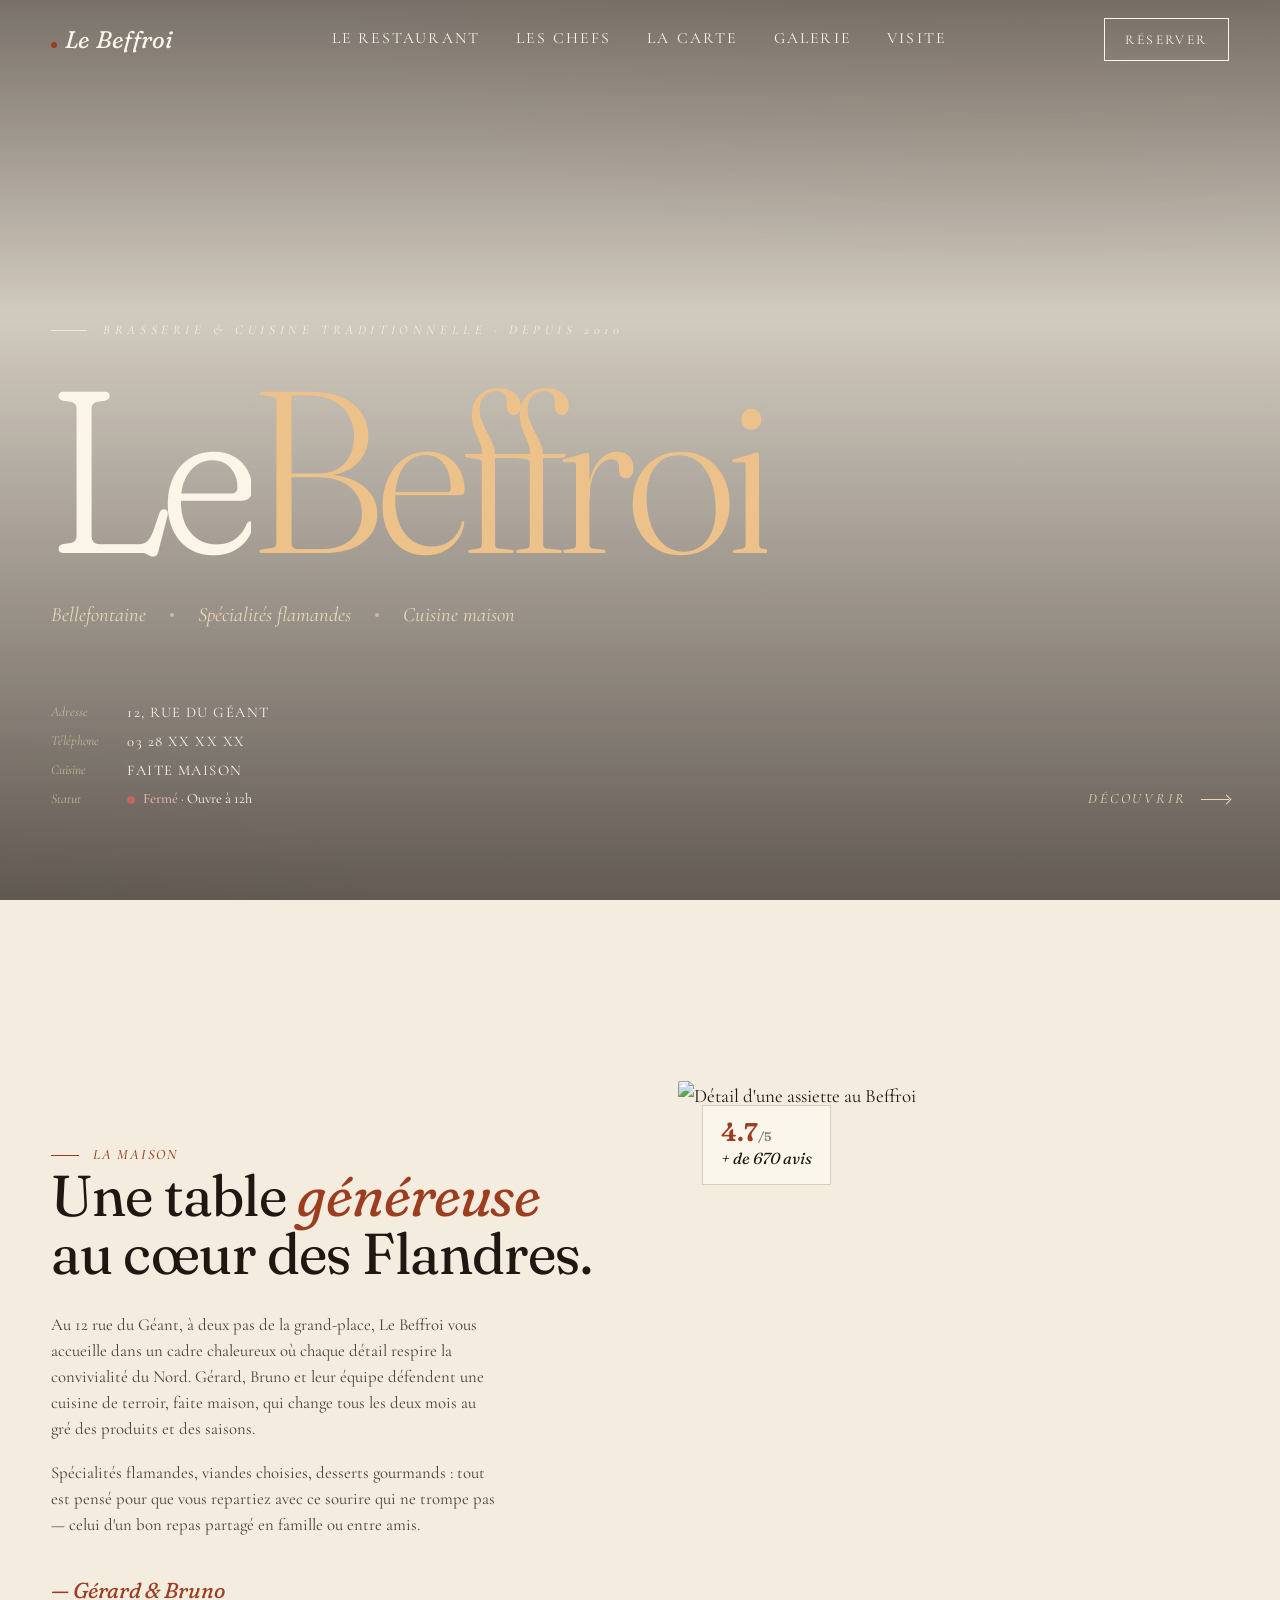
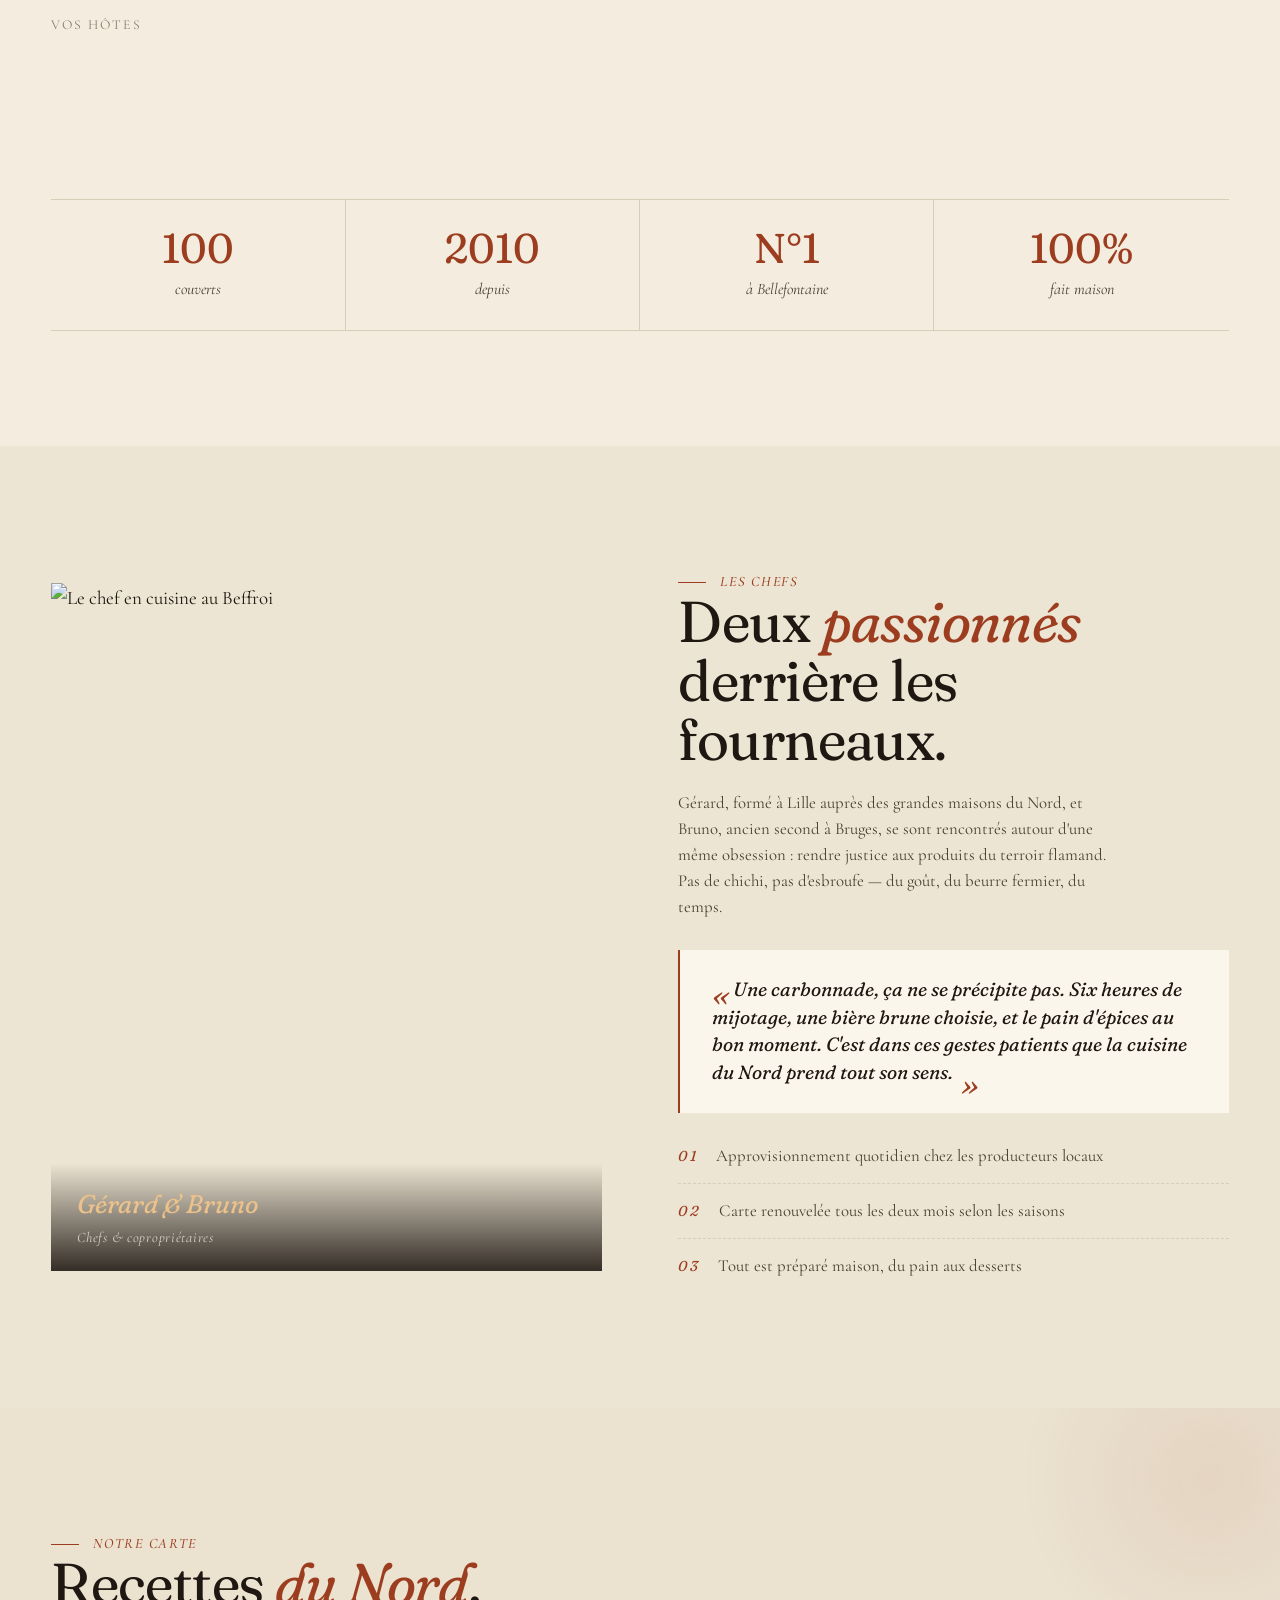
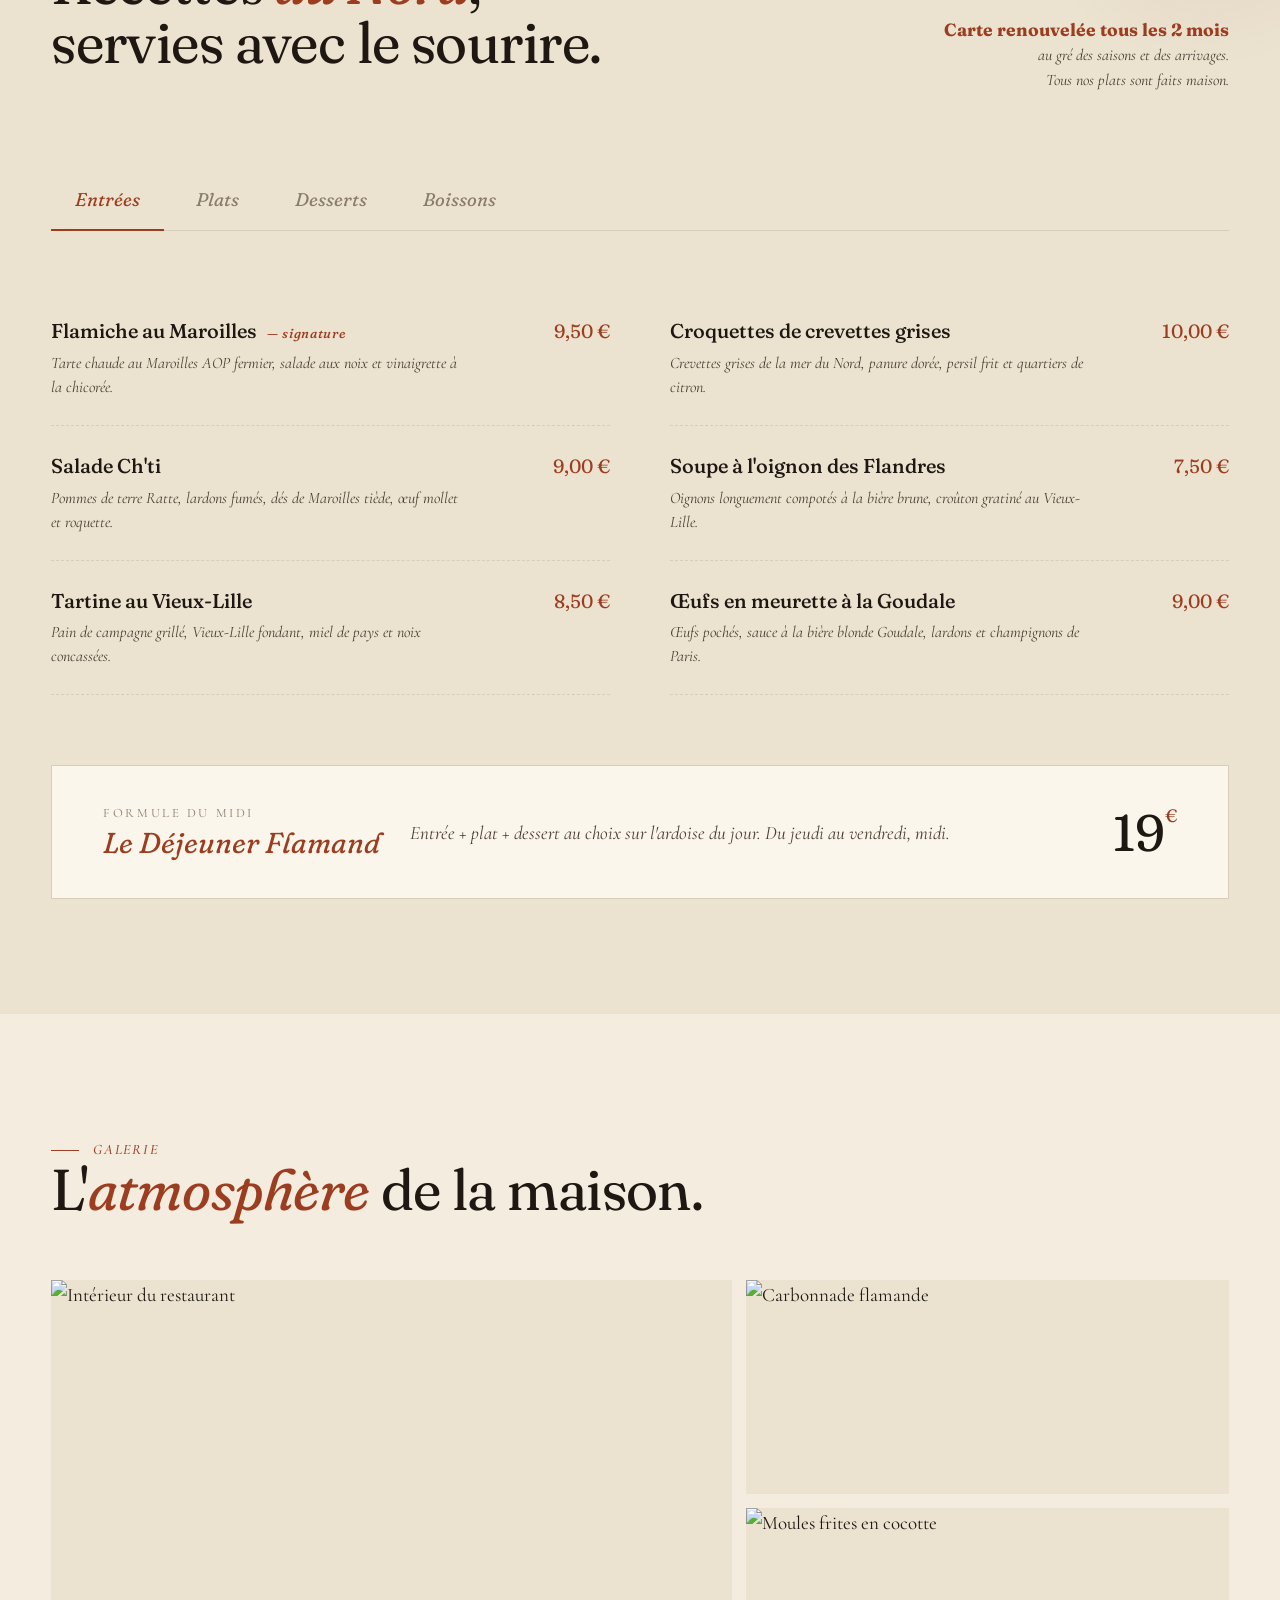
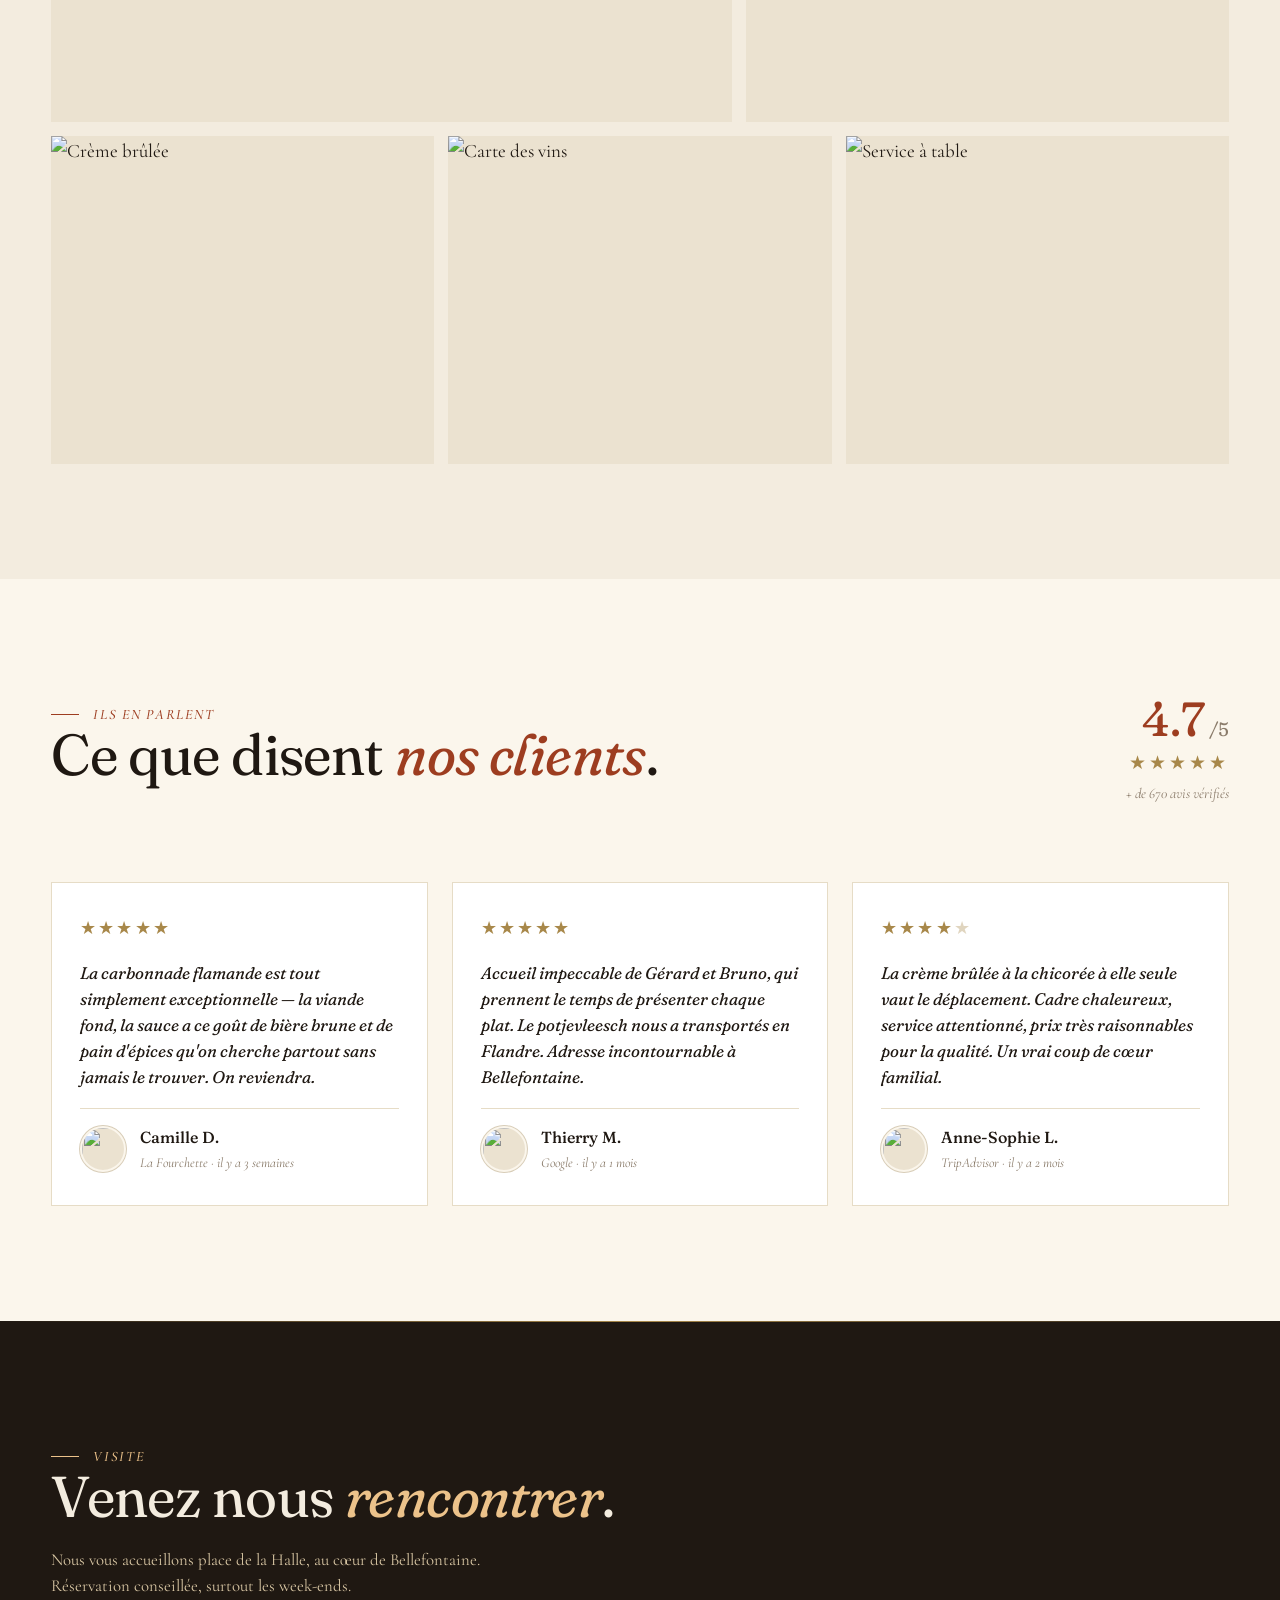
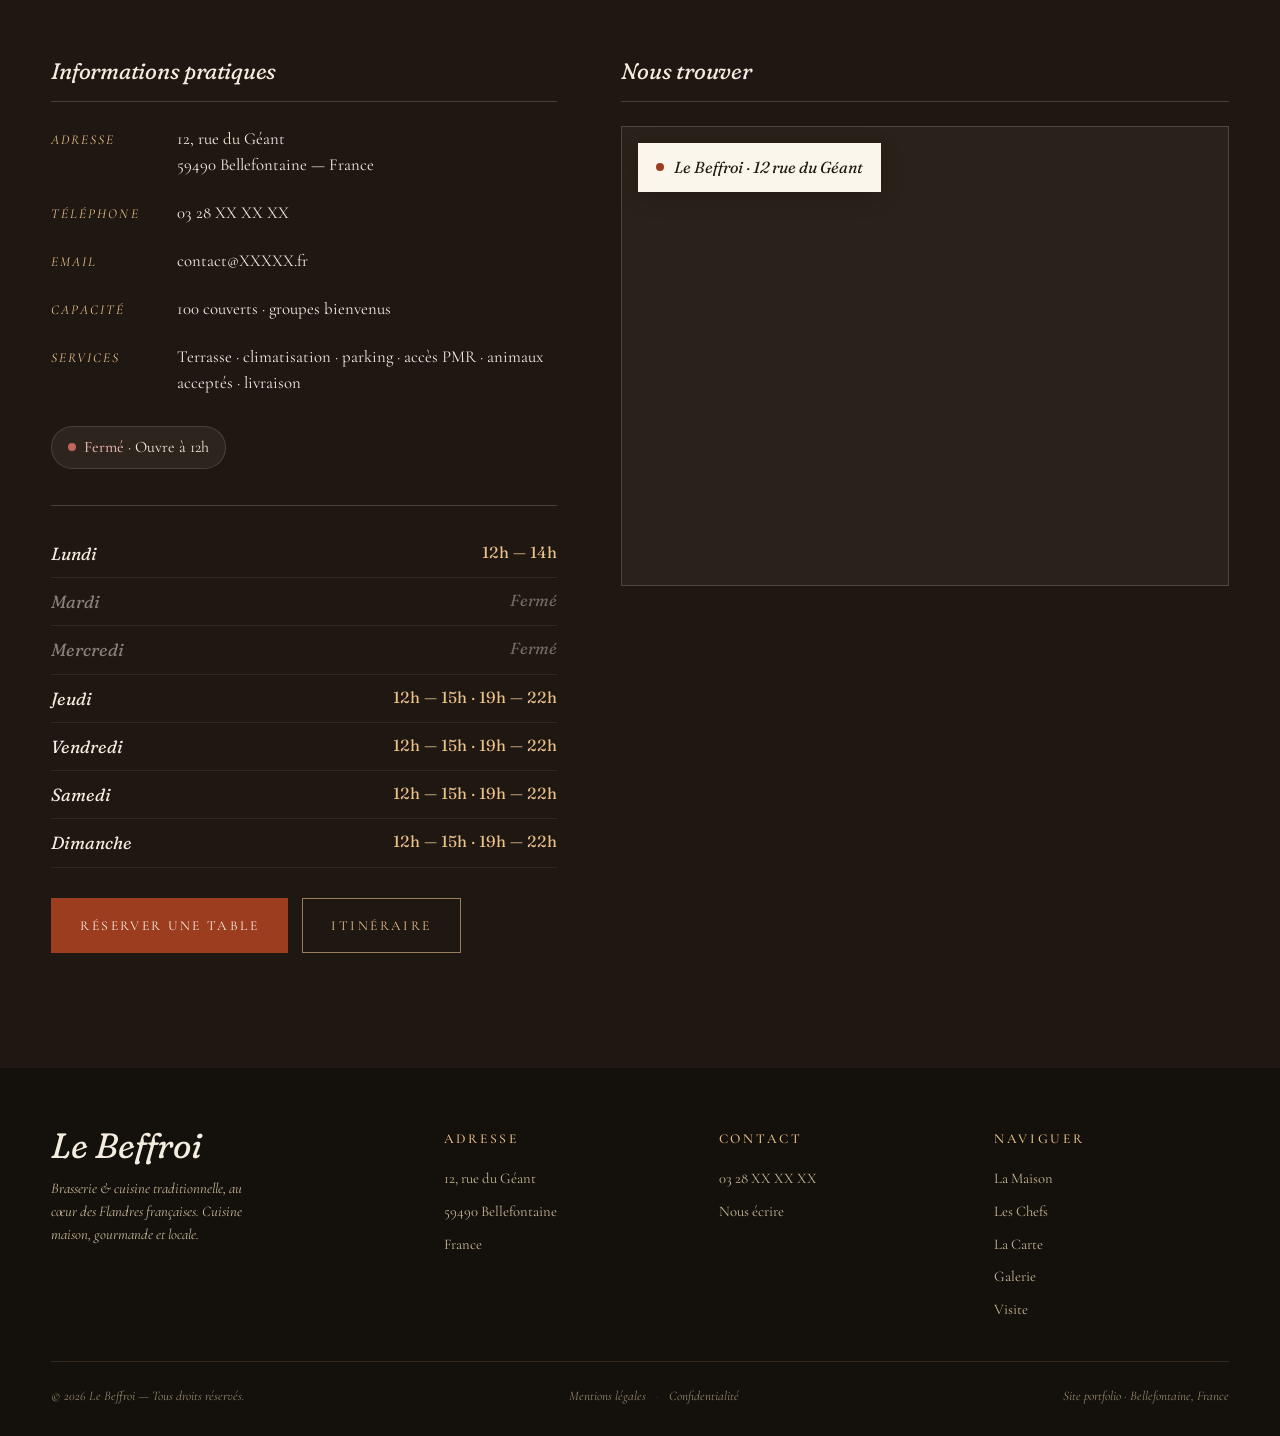
==== commit 52ec7f9c: "Commit finale, finitions, SEO, Politique de confidentialité et mentions légales" ====
--- a/index.html
+++ b/index.html
@@ -3,16 +3,83 @@
 <head>
 <meta charset="UTF-8" />
 <meta name="viewport" content="width=device-width, initial-scale=1.0" />
-<meta name="description" content="Le Beffroi — Brasserie & cuisine traditionnelle à Bellefontaine. Spécialités flamandes faites maison : flamiche au maroilles, carbonnade flamande, welsh, waterzooï." />
-<title>Le Beffroi — Brasserie traditionnelle du Nord</title>
-
+
+<!-- Primary SEO -->
+<title>Le Beffroi — Brasserie traditionnelle à Bellefontaine | Spécialités flamandes</title>
+<meta name="description" content="Le Beffroi — Brasserie & cuisine traditionnelle à Bellefontaine. Spécialités flamandes faites maison : flamiche au maroilles, carbonnade flamande, welsh, waterzooï. Réservez votre table." />
+<meta name="keywords" content="restaurant Bellefontaine, brasserie flamande, carbonnade flamande, flamiche maroilles, welsh, potjevleesch, cuisine du Nord, restaurant traditionnel" />
+<meta name="author" content="Le Beffroi" />
+<meta name="robots" content="index, follow" />
+<meta name="theme-color" content="#9d3d20" />
+<link rel="canonical" href="https://roro-hinato.github.io/vitrine-restaurant/" />
+
+<!-- Open Graph (Facebook, WhatsApp, LinkedIn, iMessage) -->
+<meta property="og:type" content="restaurant" />
+<meta property="og:locale" content="fr_FR" />
+<meta property="og:site_name" content="Le Beffroi" />
+<meta property="og:title" content="Le Beffroi — Brasserie traditionnelle à Bellefontaine" />
+<meta property="og:description" content="Brasserie & cuisine traditionnelle. Spécialités flamandes faites maison, dans un cadre chaleureux au cœur de Bellefontaine." />
+<meta property="og:image" content="https://images.unsplash.com/photo-1517248135467-4c7edcad34c4?auto=format&fit=crop&w=1200&q=80" />
+<meta property="og:image:width" content="1200" />
+<meta property="og:image:height" content="630" />
+<meta property="og:image:alt" content="Salle du restaurant Le Beffroi" />
+<meta property="og:url" content="https://roro-hinato.github.io/vitrine-restaurant/" />
+
+<!-- Twitter Cards -->
+<meta name="twitter:card" content="summary_large_image" />
+<meta name="twitter:title" content="Le Beffroi — Brasserie traditionnelle" />
+<meta name="twitter:description" content="Spécialités flamandes faites maison à Bellefontaine. Carbonnade, welsh, flamiche au maroilles, crème brûlée à la chicorée." />
+<meta name="twitter:image" content="https://images.unsplash.com/photo-1517248135467-4c7edcad34c4?auto=format&fit=crop&w=1200&q=80" />
+
+<!-- Favicon SVG inline (no external file needed) -->
+<link rel="icon" type="image/svg+xml" href="data:image/svg+xml,%3Csvg xmlns='http://www.w3.org/2000/svg' viewBox='0 0 64 64'%3E%3Crect width='64' height='64' rx='10' fill='%23f3ecdf'/%3E%3Ctext x='50%25' y='54%25' text-anchor='middle' dominant-baseline='middle' font-family='Georgia, serif' font-size='44' font-style='italic' font-weight='600' fill='%239d3d20'%3EB%3C/text%3E%3C/svg%3E" />
+<link rel="apple-touch-icon" href="data:image/svg+xml,%3Csvg xmlns='http://www.w3.org/2000/svg' viewBox='0 0 180 180'%3E%3Crect width='180' height='180' rx='28' fill='%23f3ecdf'/%3E%3Ctext x='50%25' y='54%25' text-anchor='middle' dominant-baseline='middle' font-family='Georgia, serif' font-size='124' font-style='italic' font-weight='600' fill='%239d3d20'%3EB%3C/text%3E%3C/svg%3E" />
+
+<!-- Fonts -->
 <link rel="preconnect" href="https://fonts.googleapis.com">
 <link rel="preconnect" href="https://fonts.gstatic.com" crossorigin>
 <link href="https://fonts.googleapis.com/css2?family=Fraunces:opsz,wght,SOFT@9..144,300..900,0..100&family=Cormorant+Garamond:ital,wght@0,300..700;1,300..700&display=swap" rel="stylesheet">
 
 <link rel="stylesheet" href="styles.css">
+
+<!-- Schema.org Restaurant -->
+<script type="application/ld+json">
+{
+  "@context": "https://schema.org",
+  "@type": "Restaurant",
+  "name": "Le Beffroi",
+  "description": "Brasserie & cuisine traditionnelle. Spécialités flamandes faites maison.",
+  "image": "https://images.unsplash.com/photo-1517248135467-4c7edcad34c4?auto=format&fit=crop&w=1200&q=80",
+  "url": "https://roro-hinato.github.io/vitrine-restaurant/",
+  "telephone": "+33 3 28 XX XX XX",
+  "email": "contact@XXXXX.fr",
+  "priceRange": "€€",
+  "servesCuisine": ["Cuisine flamande", "Cuisine du Nord", "Cuisine française traditionnelle"],
+  "address": {
+    "@type": "PostalAddress",
+    "streetAddress": "12 rue du Géant",
+    "addressLocality": "Bellefontaine",
+    "postalCode": "59490",
+    "addressCountry": "FR"
+  },
+  "openingHoursSpecification": [
+    { "@type": "OpeningHoursSpecification", "dayOfWeek": "Monday",   "opens": "12:00", "closes": "14:00" },
+    { "@type": "OpeningHoursSpecification", "dayOfWeek": ["Thursday","Friday","Saturday","Sunday"], "opens": "12:00", "closes": "15:00" },
+    { "@type": "OpeningHoursSpecification", "dayOfWeek": ["Thursday","Friday","Saturday","Sunday"], "opens": "19:00", "closes": "22:00" }
+  ],
+  "aggregateRating": {
+    "@type": "AggregateRating",
+    "ratingValue": "4.7",
+    "reviewCount": "670",
+    "bestRating": "5"
+  },
+  "acceptsReservations": "True"
+}
+</script>
 </head>
 <body>
+
+<a class="skip-link" href="#main">Aller au contenu principal</a>
 
 <!-- ============ NAV ============ -->
 <header class="nav" id="nav">
@@ -30,10 +97,12 @@
   </button>
 </header>
 
+<main id="main">
+
 <!-- ============ HERO ============ -->
 <section class="hero" id="top">
   <div class="hero__media">
-    <img src="https://images.unsplash.com/photo-1517248135467-4c7edcad34c4?auto=format&fit=crop&w=2000&q=80" alt="Salle du restaurant Le Beffroi" />
+    <img loading="eager" fetchpriority="high" src="https://images.unsplash.com/photo-1517248135467-4c7edcad34c4?auto=format&fit=crop&w=2000&q=80" alt="Salle du restaurant Le Beffroi" />
   </div>
   <div class="wrap hero__inner">
     <span class="hero__eyebrow"><span class="line"></span>Brasserie & Cuisine traditionnelle · depuis 2010</span>
@@ -46,7 +115,7 @@
     <div class="hero__bottom">
       <dl class="hero__meta">
         <dt>Adresse</dt><dd>12, rue du Géant</dd>
-        <dt>Téléphone</dt><dd>03 28 73 45 12</dd>
+        <dt>Téléphone</dt><dd>03 28 XX XX XX</dd>
         <dt>Cuisine</dt><dd>Faite maison</dd>
         <dt>Statut</dt><dd><span class="status" id="heroStatus"><span class="status__dot"></span><span class="status__text">…</span></span></dd>
       </dl>
@@ -56,7 +125,7 @@
 </section>
 
 <!-- ============ ABOUT ============ -->
-<section class="about" id="about">
+<section class="about" id="about" data-nav-tone="bg">
   <div class="wrap">
     <div class="about__grid">
       <div class="about__text reveal">
@@ -77,7 +146,7 @@
       </div>
       <div class="about__media reveal reveal-delay-1">
         <div class="about__badge"><strong>4.7<span style="font-size:.8rem; color:var(--ink-mute);">/5</span></strong>+ de 670 avis</div>
-        <img src="https://images.unsplash.com/photo-1414235077428-338989a2e8c0?auto=format&fit=crop&w=1200&q=80" alt="Détail d'une assiette au Beffroi" />
+        <img loading="lazy" decoding="async" src="https://images.unsplash.com/photo-1414235077428-338989a2e8c0?auto=format&fit=crop&w=1200&q=80" alt="Détail d'une assiette au Beffroi" />
       </div>
     </div>
 
@@ -91,11 +160,11 @@
 </section>
 
 <!-- ============ CHEF ============ -->
-<section class="chefs" id="chefs">
+<section class="chefs" id="chefs" data-nav-tone="mid">
   <div class="wrap">
     <div class="chefs__grid">
       <div class="chefs__media reveal">
-        <img src="https://images.pexels.com/photos/4252134/pexels-photo-4252134.jpeg?auto=compress&cs=tinysrgb&w=1200" alt="Le chef en cuisine au Beffroi" />
+        <img loading="lazy" decoding="async" src="https://images.pexels.com/photos/4252134/pexels-photo-4252134.jpeg?auto=compress&cs=tinysrgb&w=1200" alt="Le chef en cuisine au Beffroi" />
         <div class="chefs__caption">
           <span class="chefs__caption-name">Gérard &amp; Bruno</span>
           <span class="chefs__caption-role">Chefs &amp; copropriétaires</span>
@@ -128,7 +197,7 @@
 </section>
 
 <!-- ============ MENU ============ -->
-<section class="menu" id="menu">
+<section class="menu" id="menu" data-nav-tone="deep">
   <div class="wrap">
     <div class="menu__head reveal">
       <div>
@@ -306,7 +375,7 @@
 </section>
 
 <!-- ============ GALLERY ============ -->
-<section class="gallery" id="gallery">
+<section class="gallery" id="gallery" data-nav-tone="bg">
   <div class="wrap">
     <div class="reveal">
       <span class="eyebrow">Galerie</span>
@@ -315,27 +384,27 @@
 
     <div class="gallery__grid">
       <figure class="gallery__item gallery__item--a reveal">
-        <img src="https://images.unsplash.com/photo-1592861956120-e524fc739696?auto=format&fit=crop&w=1400&q=80" alt="Intérieur du restaurant" />
+        <img loading="lazy" decoding="async" src="https://images.unsplash.com/photo-1592861956120-e524fc739696?auto=format&fit=crop&w=1400&q=80" alt="Intérieur du restaurant" />
         <figcaption class="cap">La salle, intime et chaleureuse</figcaption>
       </figure>
       <figure class="gallery__item gallery__item--b reveal reveal-delay-1">
-        <img src="https://images.unsplash.com/photo-1548869206-93b036288d7e?auto=format&fit=crop&w=900&q=80" alt="Carbonnade flamande" />
+        <img loading="lazy" decoding="async" src="https://images.unsplash.com/photo-1548869206-93b036288d7e?auto=format&fit=crop&w=900&q=80" alt="Carbonnade flamande" />
         <figcaption class="cap">Carbonnade flamande</figcaption>
       </figure>
       <figure class="gallery__item gallery__item--c reveal reveal-delay-2">
-        <img src="https://images.unsplash.com/photo-1715249792920-bfe1a3b9d79e?auto=format&fit=crop&w=900&q=80" alt="Moules frites en cocotte" />
+        <img loading="lazy" decoding="async" src="https://images.unsplash.com/photo-1715249792920-bfe1a3b9d79e?auto=format&fit=crop&w=900&q=80" alt="Moules frites en cocotte" />
         <figcaption class="cap">Moules-frites marinière</figcaption>
       </figure>
       <figure class="gallery__item gallery__item--d reveal">
-        <img src="https://images.pexels.com/photos/5677282/pexels-photo-5677282.jpeg?auto=compress&cs=tinysrgb&w=900" alt="Crème brûlée" />
+        <img loading="lazy" decoding="async" src="https://images.pexels.com/photos/5677282/pexels-photo-5677282.jpeg?auto=compress&cs=tinysrgb&w=900" alt="Crème brûlée" />
         <figcaption class="cap">Crème brûlée à la chicorée</figcaption>
       </figure>
       <figure class="gallery__item gallery__item--e reveal reveal-delay-1">
-        <img src="https://images.unsplash.com/photo-1510812431401-41d2bd2722f3?auto=format&fit=crop&w=900&q=80" alt="Carte des vins" />
+        <img loading="lazy" decoding="async" src="https://images.unsplash.com/photo-1510812431401-41d2bd2722f3?auto=format&fit=crop&w=900&q=80" alt="Carte des vins" />
         <figcaption class="cap">Cave & bières du Nord</figcaption>
       </figure>
       <figure class="gallery__item gallery__item--f reveal reveal-delay-2">
-        <img src="https://images.unsplash.com/photo-1414235077428-338989a2e8c0?auto=format&fit=crop&w=900&q=80" alt="Service à table" />
+        <img loading="lazy" decoding="async" src="https://images.unsplash.com/photo-1414235077428-338989a2e8c0?auto=format&fit=crop&w=900&q=80" alt="Service à table" />
         <figcaption class="cap">L'art de recevoir</figcaption>
       </figure>
     </div>
@@ -343,7 +412,7 @@
 </section>
 
 <!-- ============ REVIEWS ============ -->
-<section class="reviews" id="reviews">
+<section class="reviews" id="reviews" data-nav-tone="soft">
   <div class="wrap">
     <div class="reviews__head reveal">
       <div>
@@ -410,7 +479,7 @@
 </section>
 
 <!-- ============ CONTACT / MAP ============ -->
-<section class="contact" id="contact">
+<section class="contact" id="contact" data-nav-tone="dark">
   <div class="wrap">
     <div class="reveal">
       <span class="eyebrow">Visite</span>
@@ -427,8 +496,8 @@
         <div class="contact__info">
           <dl>
             <div class="row"><dt>Adresse</dt><dd>12, rue du Géant<br/>59490 Bellefontaine — France</dd></div>
-            <div class="row"><dt>Téléphone</dt><dd><a href="tel:+33328734512">03 28 73 45 12</a></dd></div>
-            <div class="row"><dt>Email</dt><dd><a href="mailto:contact@lebeffroi.fr">contact@lebeffroi.fr</a></dd></div>
+            <div class="row"><dt>Téléphone</dt><dd><a href="tel:+33328000000">03 28 XX XX XX</a></dd></div>
+            <div class="row"><dt>Email</dt><dd><a href="mailto:contact@XXXXX.fr">contact@XXXXX.fr</a></dd></div>
             <div class="row"><dt>Capacité</dt><dd>100 couverts · groupes bienvenus</dd></div>
             <div class="row"><dt>Services</dt><dd>Terrasse · climatisation · parking · accès PMR · animaux acceptés · livraison</dd></div>
           </dl>
@@ -450,7 +519,7 @@
 
         <div class="contact__cta">
           <button type="button" class="btn btn--primary" data-open-booking>Réserver une table</button>
-          <a href="https://maps.google.com/?q=12+Rue+du+Géant,+59490+Bellefontaine" target="_blank" rel="noopener" class="btn btn--ghost">Itinéraire</a>
+          <a href="https://maps.google.com/?q=12+Rue+du+Géant,+59490+Bellefontaine" target="_blank" rel="noopener noreferrer" class="btn btn--ghost">Itinéraire</a>
         </div>
       </div>
 
@@ -470,6 +539,8 @@
   </div>
 </section>
 
+</main>
+
 <!-- ============ FOOTER ============ -->
 <footer class="foot">
   <div class="wrap">
@@ -489,8 +560,8 @@
       <div>
         <h5>Contact</h5>
         <ul>
-          <li><a href="tel:+33328734512">03 28 73 45 12</a></li>
-          <li><a href="mailto:contact@lebeffroi.fr">Nous écrire</a></li>
+          <li><a href="tel:+33328000000">03 28 XX XX XX</a></li>
+          <li><a href="mailto:contact@XXXXX.fr">Nous écrire</a></li>
         </ul>
       </div>
       <div>
@@ -506,10 +577,63 @@
     </div>
     <div class="foot__bottom">
       <span>© 2026 Le Beffroi — Tous droits réservés.</span>
+      <nav class="foot__legal" aria-label="Liens légaux">
+        <a href="#legal" data-open-legal>Mentions légales</a>
+        <span aria-hidden="true">·</span>
+        <a href="#privacy" data-open-legal>Confidentialité</a>
+      </nav>
       <span>Site portfolio · Bellefontaine, France</span>
     </div>
   </div>
 </footer>
+
+<!-- ============ LEGAL MODAL ============ -->
+<div class="legal" id="legal" aria-hidden="true" role="dialog" aria-label="Mentions légales et confidentialité">
+  <div class="legal__panel">
+    <button class="legal__close" id="legalClose" aria-label="Fermer">
+      <span></span><span></span>
+    </button>
+
+    <div class="legal__tabs" role="tablist">
+      <button class="legal__tab is-active" data-legal="mentions" role="tab">Mentions légales</button>
+      <button class="legal__tab" data-legal="privacy" role="tab">Confidentialité</button>
+    </div>
+
+    <div class="legal__content is-active" id="legal-mentions">
+      <h3>Mentions légales</h3>
+      <p><em>Site portfolio fictif à but de démonstration. Le restaurant « Le Beffroi » et l'ensemble des informations présentées (adresse, téléphone, équipe, avis) sont entièrement fictifs.</em></p>
+
+      <h4>Éditeur du site</h4>
+      <p>Romain — Développeur Web Front End<br/>Site portfolio personnel, non commercial.</p>
+
+      <h4>Hébergement</h4>
+      <p>GitHub Pages — GitHub, Inc.<br/>88 Colin P Kelly Jr St, San Francisco, CA 94107, États-Unis</p>
+
+      <h4>Propriété intellectuelle</h4>
+      <p>L'ensemble des éléments graphiques, textes et code source de ce site sont la propriété de leur auteur, à l'exception des polices Google Fonts (Fraunces, Cormorant Garamond) et des images d'illustration provenant d'Unsplash et Pexels (licences libres).</p>
+
+      <h4>Crédits</h4>
+      <p>Photos : <a href="https://unsplash.com" target="_blank" rel="noopener noreferrer">Unsplash</a> &amp; <a href="https://pexels.com" target="_blank" rel="noopener noreferrer">Pexels</a> · Avatars : <a href="https://pravatar.cc" target="_blank" rel="noopener noreferrer">Pravatar</a> · Cartographie : Google Maps · Polices : <a href="https://fonts.google.com" target="_blank" rel="noopener noreferrer">Google Fonts</a>.</p>
+    </div>
+
+    <div class="legal__content" id="legal-privacy">
+      <h3>Politique de confidentialité</h3>
+      <p><em>Dernière mise à jour : mai 2026.</em></p>
+
+      <h4>Collecte de données</h4>
+      <p>Ce site est un projet portfolio statique. Aucune donnée personnelle n'est collectée ni stockée à travers la navigation classique sur le site.</p>
+
+      <h4>Formulaire de réservation</h4>
+      <p>Le formulaire de réservation présent sur ce site est une démonstration : aucune donnée saisie n'est transmise, traitée ni conservée. Pour une vraie réservation, merci de contacter directement le restaurant.</p>
+
+      <h4>Cookies</h4>
+      <p>Aucun cookie de suivi ou de mesure d'audience n'est déposé. Les seuls services tiers chargés sont Google Fonts (rendu typographique), Google Maps (carte), Unsplash, Pexels et Pravatar (images), qui peuvent appliquer leurs propres politiques.</p>
+
+      <h4>Vos droits</h4>
+      <p>Conformément au RGPD, vous disposez des droits d'accès, de rectification et d'opposition. Pour toute question, vous pouvez nous écrire à <a href="mailto:contact@XXXXX.fr">contact@XXXXX.fr</a>.</p>
+    </div>
+  </div>
+</div>
 
 <!-- ============ BOOKING MODAL ============ -->
 <div class="booking" id="booking" aria-hidden="true" role="dialog" aria-label="Réservation">
@@ -596,7 +720,7 @@
     <span></span>
   </button>
   <figure class="lightbox__stage">
-    <img class="lightbox__img" id="lbImg" alt="" />
+    <img loading="lazy" decoding="async" class="lightbox__img" id="lbImg" alt="" />
     <figcaption class="lightbox__cap" id="lbCap"></figcaption>
     <span class="lightbox__counter" id="lbCount"></span>
   </figure>
--- a/styles.css
+++ b/styles.css
@@ -59,6 +59,39 @@
   line-height: 1.55;
   overflow-x: hidden;
 }
+
+/* ---------- A11y: Skip link ---------- */
+.skip-link {
+  position: absolute;
+  top: -100px;
+  left: 0;
+  background: var(--ink);
+  color: var(--bg-soft);
+  padding: 14px 22px;
+  z-index: 200;
+  font-family: var(--serif);
+  letter-spacing: .12em;
+  text-transform: uppercase;
+  font-size: .85rem;
+  transition: top .25s var(--ease);
+}
+.skip-link:focus {
+  top: 8px;
+  left: 8px;
+  outline: 2px solid var(--accent);
+  outline-offset: 2px;
+}
+
+/* ---------- A11y: Visible focus ring ---------- */
+:focus-visible {
+  outline: 2px solid var(--accent);
+  outline-offset: 3px;
+  border-radius: 2px;
+}
+.btn:focus-visible,
+.nav__cta:focus-visible {
+  outline-offset: 4px;
+}
 body::before {
   content: "";
   position: fixed; inset: 0;
@@ -123,18 +156,29 @@
   z-index: 50;
   padding: 18px var(--gutter);
   display: flex; align-items: center; justify-content: space-between;
-  transition: background .4s var(--ease), backdrop-filter .4s var(--ease), padding .4s var(--ease), border-color .4s var(--ease);
+  transition: background .5s var(--ease), backdrop-filter .4s var(--ease), padding .4s var(--ease), border-color .5s var(--ease), color .5s var(--ease);
   border-bottom: 1px solid transparent;
   color: #fbf6ec;
 }
 .nav.is-scrolled {
-  background: rgba(243, 236, 223, 0.92);
   backdrop-filter: saturate(140%) blur(10px);
   -webkit-backdrop-filter: saturate(140%) blur(10px);
   border-bottom-color: var(--line);
   color: var(--ink);
   padding-block: 14px;
 }
+/* Per-tone background — picks a shade that contrasts with the section behind */
+.nav.is-scrolled[data-tone="soft"] { background: rgba(236, 229, 211, 0.94); }   /* over very light → use mid */
+.nav.is-scrolled[data-tone="bg"]   { background: rgba(251, 246, 236, 0.94); }   /* over base → go softer */
+.nav.is-scrolled[data-tone="mid"]  { background: rgba(243, 236, 223, 0.94); }   /* over mid → go to base */
+.nav.is-scrolled[data-tone="deep"] { background: rgba(251, 246, 236, 0.94); }   /* over deep → go softer */
+.nav.is-scrolled[data-tone="dark"] {
+  background: rgba(20, 16, 12, 0.78);
+  border-bottom-color: rgba(236, 194, 138, 0.18);
+  color: #f3ecdf;
+}
+/* Default fallback (no tone yet) */
+.nav.is-scrolled:not([data-tone]) { background: rgba(243, 236, 223, 0.92); }
 .nav__brand {
   font-family: var(--display);
   font-style: italic;
@@ -457,6 +501,10 @@
 @keyframes panelIn {
   from { opacity: 0; transform: translateY(8px); }
   to { opacity: 1; transform: translateY(0); }
+}
+@keyframes navDropdownIn {
+  from { opacity: 0; transform: translateY(-8px) scale(.96); }
+  to   { opacity: 1; transform: translateY(0) scale(1); }
 }
 .menu__list {
   display: grid;
@@ -1290,6 +1338,138 @@
   margin-inline: auto;
 }
 .booking__form.is-hidden { display: none; }
+
+/* ---------- 11.10 Legal modal ---------- */
+.legal {
+  position: fixed; inset: 0;
+  z-index: 110;
+  display: flex; align-items: center; justify-content: center;
+  padding: clamp(16px, 4vw, 40px);
+  background: rgba(10, 7, 5, 0);
+  backdrop-filter: blur(0px);
+  -webkit-backdrop-filter: blur(0px);
+  opacity: 0; visibility: hidden;
+  transition: opacity .35s var(--ease), visibility 0s .35s, background .35s var(--ease), backdrop-filter .35s var(--ease);
+}
+.legal.is-open {
+  opacity: 1; visibility: visible;
+  background: rgba(10, 7, 5, .82);
+  backdrop-filter: blur(12px);
+  -webkit-backdrop-filter: blur(12px);
+  transition: opacity .35s var(--ease), visibility 0s, background .35s var(--ease), backdrop-filter .35s var(--ease);
+}
+.legal__panel {
+  background: var(--bg-soft);
+  width: 100%;
+  max-width: 720px;
+  max-height: 88vh;
+  overflow-y: auto;
+  padding: clamp(28px, 4vw, 48px);
+  position: relative;
+  transform: translateY(40px) scale(.97);
+  opacity: 0;
+  transition: transform .5s var(--ease), opacity .35s var(--ease);
+  border-top: 3px solid var(--accent);
+}
+.legal.is-open .legal__panel {
+  transform: translateY(0) scale(1);
+  opacity: 1;
+}
+.legal__close {
+  position: absolute;
+  top: 18px; right: 18px;
+  width: 40px; height: 40px;
+  border-radius: 50%;
+  display: flex; align-items: center; justify-content: center;
+  color: var(--ink);
+  cursor: pointer;
+  transition: background .25s var(--ease), transform .25s var(--ease);
+}
+.legal__close:hover { background: var(--bg-deep); transform: rotate(90deg); }
+.legal__close span {
+  position: absolute;
+  width: 18px; height: 1.5px;
+  background: currentColor;
+}
+.legal__close span:nth-child(1) { transform: rotate(45deg); }
+.legal__close span:nth-child(2) { transform: rotate(-45deg); }
+
+.legal__tabs {
+  display: flex;
+  gap: 4px;
+  border-bottom: 1px solid var(--line);
+  margin: 0 0 28px;
+  padding-right: 50px;
+  flex-wrap: wrap;
+}
+.legal__tab {
+  padding: 12px 18px;
+  font-family: var(--display);
+  font-style: italic;
+  font-size: 1.05rem;
+  color: var(--ink-mute);
+  position: relative;
+  transition: color .25s var(--ease);
+  font-variation-settings: "SOFT" 80;
+}
+.legal__tab::after {
+  content: "";
+  position: absolute; left: 0; right: 0; bottom: -1px;
+  height: 2px;
+  background: var(--accent);
+  transform: scaleX(0);
+  transform-origin: left;
+  transition: transform .35s var(--ease);
+}
+.legal__tab:hover { color: var(--ink); }
+.legal__tab.is-active { color: var(--accent); }
+.legal__tab.is-active::after { transform: scaleX(1); }
+
+.legal__content { display: none; animation: panelIn .4s var(--ease); }
+.legal__content.is-active { display: block; }
+.legal__content h3 {
+  font-family: var(--display);
+  font-size: clamp(1.6rem, 2.6vw, 2.2rem);
+  font-variation-settings: "SOFT" 30;
+  margin-bottom: 10px;
+}
+.legal__content h4 {
+  font-family: var(--display);
+  font-style: italic;
+  font-size: 1.15rem;
+  font-variation-settings: "SOFT" 60;
+  color: var(--accent);
+  margin-top: 22px;
+  margin-bottom: 8px;
+}
+.legal__content p {
+  color: var(--ink-soft);
+  font-size: 1rem;
+  line-height: 1.6;
+  margin-bottom: 4px;
+}
+.legal__content a {
+  color: var(--accent);
+  text-decoration: underline;
+  text-decoration-thickness: 1px;
+  text-underline-offset: 3px;
+  transition: color .2s var(--ease);
+}
+.legal__content a:hover { color: var(--accent-deep); }
+.legal__content em { color: var(--ink-mute); }
+
+/* ---------- 11.11 Footer legal links ---------- */
+.foot__legal {
+  display: flex;
+  align-items: center;
+  gap: 10px;
+  font-style: italic;
+}
+.foot__legal a {
+  transition: color .25s var(--ease);
+}
+.foot__legal a:hover { color: #ecc28a; }
+.foot__legal span { opacity: .4; }
 
 /* ---------- 12. Reveal au scroll ---------- */
 .reveal {
@@ -1321,26 +1501,45 @@
   .reviews__score { text-align: left; }
 }
 
-@media (max-width: 720px) {
+@media (max-width: 960px) {
   .nav__menu, .nav__cta { display: none; }
   .nav__burger { display: block; }
+
+  /* Dropdown panel anchored under the burger, top-right */
   .nav.is-open .nav__menu {
     display: flex;
-    position: fixed; top: 64px; left: 0; right: 0; bottom: 0;
-    background: var(--bg);
+    position: absolute;
+    top: calc(100% + 8px);
+    right: var(--gutter);
+    left: auto; bottom: auto;
     flex-direction: column;
-    align-items: center;
-    justify-content: center;
-    gap: 30px;
+    align-items: stretch;
+    gap: 0;
+    min-width: 220px;
+    padding: 12px 0;
+    background: var(--bg-soft);
+    border: 1px solid var(--line);
+    box-shadow: 0 18px 50px rgba(20, 12, 8, .18);
     color: var(--ink);
-    font-size: 1.1rem;
+    font-size: 1rem;
+    transform-origin: top right;
+    animation: navDropdownIn .25s var(--ease);
   }
-  .nav.is-open .nav__cta {
-    display: inline-block;
-    position: fixed; top: auto; left: 50%; bottom: 50px; transform: translateX(-50%);
-    background: var(--accent); color: #fbf5e8; border-color: var(--accent);
+  .nav.is-open .nav__menu a {
+    padding: 12px 24px;
+    text-align: left;
+    transition: background .2s var(--ease), color .2s var(--ease), padding-left .25s var(--ease);
   }
-  .hero__title { font-size: clamp(4rem, 22vw, 8rem); }
+  .nav.is-open .nav__menu a::after { display: none; }
+  .nav.is-open .nav__menu a:hover,
+  .nav.is-open .nav__menu a:focus {
+    background: var(--bg-deep);
+    color: var(--accent);
+    padding-left: 30px;
+  }
+}
+
+@media (max-width: 720px) {
   .hero__bottom { align-items: flex-start; flex-direction: column; }
   .hero__meta { grid-template-columns: 1fr; gap: 4px; }
   .hero__meta dt { margin-top: 8px; }
